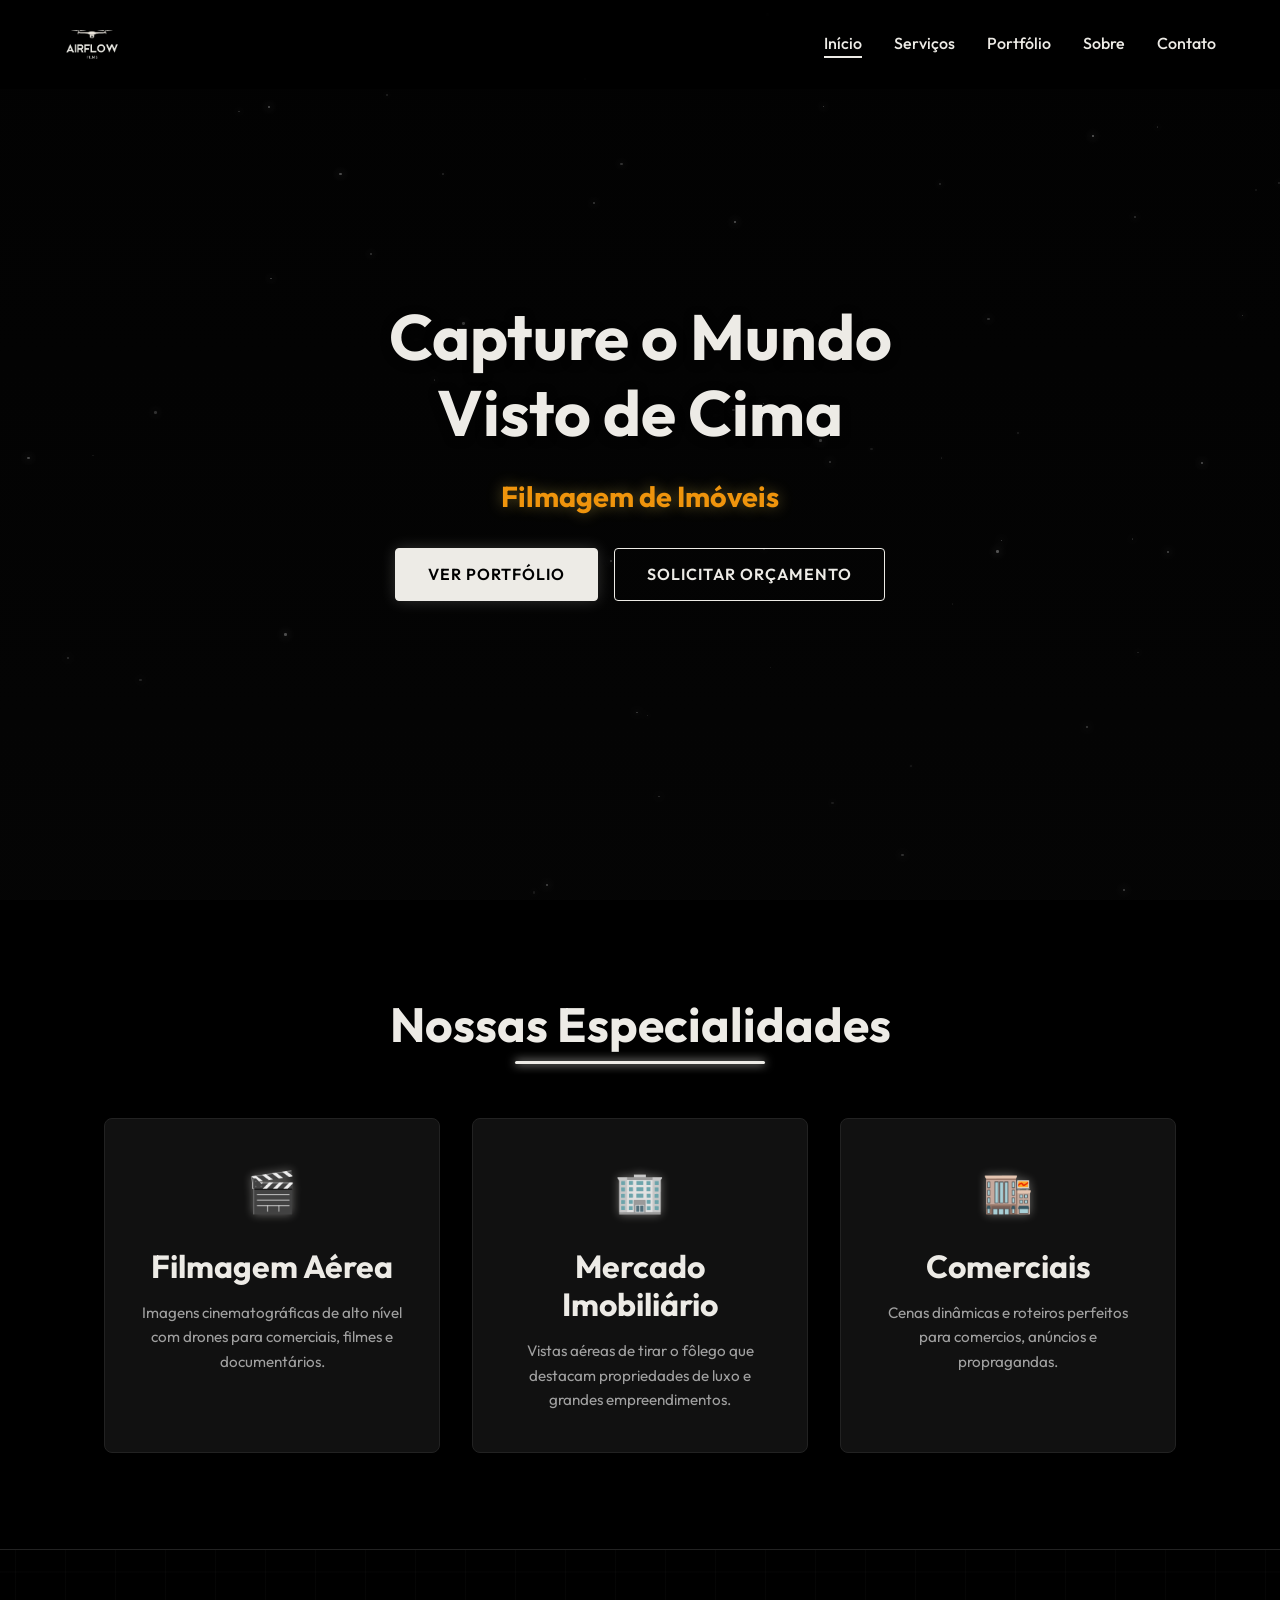
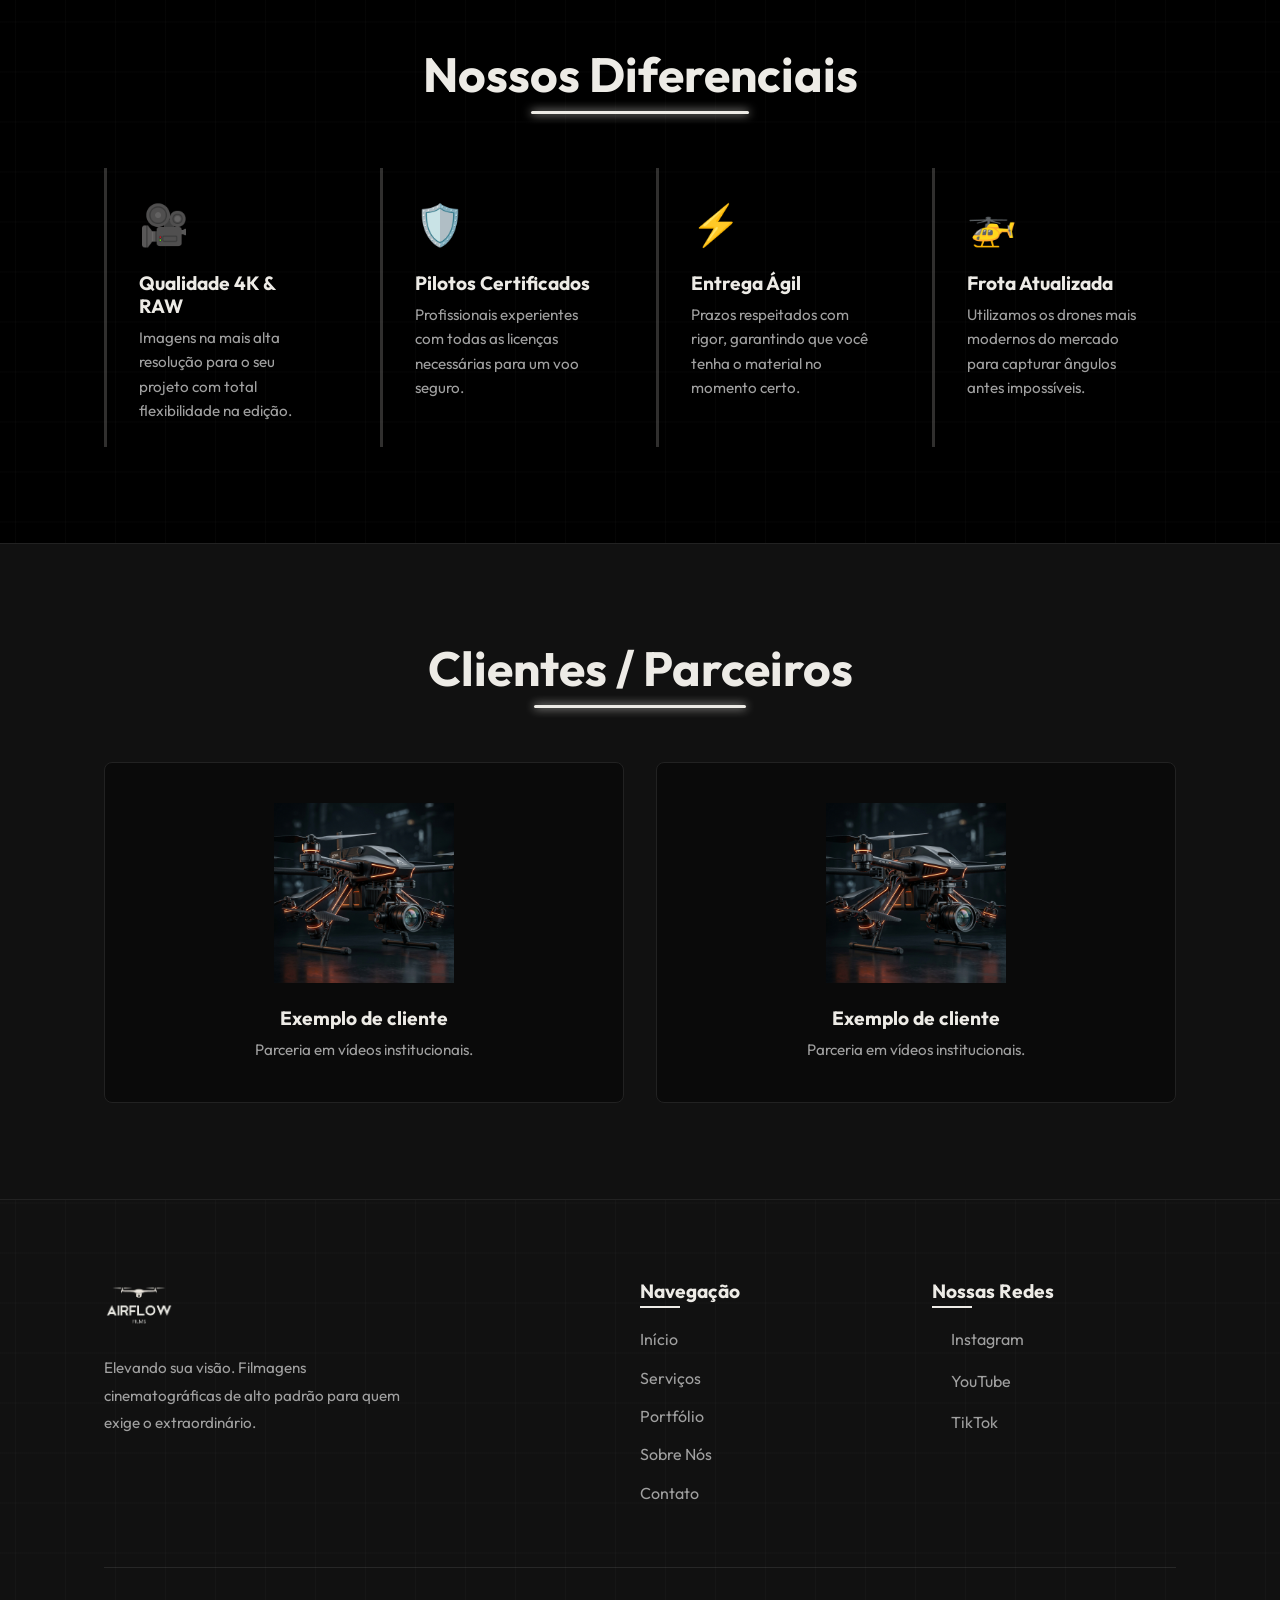
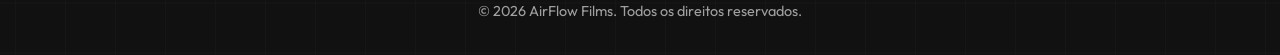
==== index.html @ 355342e1 "feat: redesign site-wide footer with navigation and social links and add grid background styling to " ====
<!DOCTYPE html>
<html lang="pt-BR">

<head>
    <meta charset="UTF-8">
    <meta name="viewport" content="width=device-width, initial-scale=1.0">
    <title>AirFlow Films | Drone Cinematography</title>
    <meta name="description"
        content="AirFlow Films oferece filmagens aéreas com drones premium e serviços cinematográficos. Capture o mundo por cima com a nossa abordagem exclusiva.">
    <!-- Google Fonts -->
    <link rel="preconnect" href="https://fonts.googleapis.com">
    <link rel="preconnect" href="https://fonts.gstatic.com" crossorigin>
    <link href="https://fonts.googleapis.com/css2?family=Outfit:wght@300;400;500;600;700;800&display=swap"
        rel="stylesheet">
    <link rel="stylesheet" href="css/styles.css">
    <style>
        /* Homepage specific styles */
        .hero {
            height: 100vh;
            display: flex;
            align-items: center;
            justify-content: center;
            position: relative;
            overflow: hidden;
            text-align: center;
            z-index: 1;
        }

        .hero-bg-video {
            position: absolute;
            top: 0;
            left: 0;
            width: 100%;
            height: 100%;
            object-fit: cover;
            z-index: -2;
        }

        @keyframes kenburns {
            0% {
                transform: scale(1);
            }

            100% {
                transform: scale(1.1);
            }
        }

        .hero-overlay {
            position: absolute;
            top: 0;
            left: 0;
            width: 100%;
            height: 100%;
            background: linear-gradient(to bottom, rgba(10, 10, 10, 0.2), rgba(10, 10, 10, 0.45));
            z-index: -1;
        }

        .hero-content {
            max-width: 800px;
            padding: 0 5%;
        }

        .hero h1 {
            margin-bottom: 1.5rem;
            text-shadow: 0 2px 10px rgba(0, 0, 0, 0.5);
        }

        .hero p {
            font-size: 1.2rem;
            color: var(--color-text-muted);
            margin-bottom: 2rem;
            max-width: 600px;
            margin-left: auto;
            margin-right: auto;
        }

        .rotating-text-container {
            perspective: 1000px;
            display: flex;
            justify-content: center;
            align-items: center;
            height: 2.5rem;
            margin-bottom: 2rem;
            overflow: visible;
        }

        .rotating-text-inner {
            display: inline-block;
            font-size: 1.8rem;
            font-weight: 700;
            color: #ef940c;
            /* Eye-catching gold */
            text-shadow: 0 0 15px rgba(250, 219, 95, 0.4);
            transform-style: preserve-3d;
            transform-origin: center center;
            animation-duration: 0.6s;
            animation-fill-mode: both;
            animation-timing-function: cubic-bezier(0.4, 0, 0.2, 1);
        }

        @keyframes rotateCubeIn {
            0% {
                transform: rotateX(90deg) translateZ(15px);
                opacity: 0;
            }

            100% {
                transform: rotateX(0deg) translateZ(0);
                opacity: 1;
            }
        }

        @keyframes rotateCubeOut {
            0% {
                transform: rotateX(0deg) translateZ(0);
                opacity: 1;
            }

            100% {
                transform: rotateX(-90deg) translateZ(15px);
                opacity: 0;
            }
        }

        .flip-in {
            animation-name: rotateCubeIn;
        }

        .flip-out {
            animation-name: rotateCubeOut;
        }

        .hero-cta {
            display: flex;
            gap: 1rem;
            justify-content: center;
        }

        /* Overview Section */
        .overview {
            background-color: transparent;
            padding: 6rem 0;
        }

        .section-header {
            text-align: center;
            margin-bottom: 4rem;
        }

        .section-header h2 {
            display: inline-block;
            position: relative;
        }

        .section-header h2::after {
            content: '';
            position: absolute;
            width: 50%;
            height: 3px;
            background-color: var(--color-accent);
            bottom: -10px;
            left: 25%;
            border-radius: 2px;
            box-shadow: 0 0 10px var(--color-accent);
        }

        .services-grid {
            display: grid;
            grid-template-columns: repeat(auto-fit, minmax(280px, 1fr));
            gap: 2rem;
        }

        .service-card {
            background-color: var(--color-bg-secondary);
            border: 1px solid var(--color-border);
            padding: 2.5rem 2rem;
            border-radius: 8px;
            text-align: center;
            transition: all var(--transition-normal);
            position: relative;
            overflow: hidden;
        }

        .service-card::before {
            content: '';
            position: absolute;
            top: 0;
            left: 0;
            width: 100%;
            height: 100%;
            background: radial-gradient(circle at center, rgba(237, 235, 230, 0.1) 0%, transparent 70%);
            opacity: 0;
            transition: opacity var(--transition-normal);
        }

        .service-card:hover {
            transform: translateY(-10px);
            border-color: rgba(237, 235, 230, 0.3);
            box-shadow: 0 10px 30px rgba(0, 0, 0, 0.5);
        }

        .service-card:hover::before {
            opacity: 1;
        }

        .service-icon {
            font-size: 2.5rem;
            color: var(--color-accent);
            margin-bottom: 1.5rem;
            text-shadow: 0 0 10px rgba(237, 235, 230, 0.4);
        }

        .service-card h3 {
            margin-bottom: 1rem;
        }

        .service-card p {
            color: var(--color-text-muted);
            font-size: 0.95rem;
        }
    </style>
</head>

<body>

    <nav class="navbar">
        <a href="index.html" class="logo-img-link"><img src="assets/images/Logo_AirFlow.jpg" alt="AirFlow Films Logo"
                class="logo-img"></a>
        <ul class="nav-links">
            <li><a href="index.html">Início</a></li>
            <li><a href="services.html">Serviços</a></li>
            <li><a href="portfolio.html">Portfólio</a></li>
            <li><a href="about.html">Sobre</a></li>
            <li><a href="contact.html">Contato</a></li>
        </ul>
        <div class="hamburger">
            <div class="line1"></div>
            <div class="line2"></div>
            <div class="line3"></div>
        </div>
    </nav>

    <header class="hero">
        <video class="hero-bg-video" autoplay loop muted playsinline>
            <source src="assets/VIdeos/Video_Index.MP4" type="video/mp4">
        </video>
        <div class="hero-overlay"></div>
        <div class="hero-content fade-in">
            <h1>Capture o Mundo <br> Visto de Cima</h1>
            <div class="rotating-text-container">
                <span id="hero-rotating-text" class="rotating-text-inner flip-in">Filmagem de Imóveis</span>
            </div>
            <div class="hero-cta">
                <a href="portfolio.html" class="btn btn-primary">Ver Portfólio</a>
                <a href="contact.html" class="btn btn-outline">Solicitar Orçamento</a>
            </div>
        </div>
    </header>

    <section class="overview">
        <div class="container">
            <div class="section-header fade-in">
                <h2>Nossas Especialidades</h2>
            </div>
            <div class="services-grid">
                <div class="service-card fade-in">
                    <div class="service-icon">🎬</div>
                    <h3>Filmagem Aérea</h3>
                    <p>Imagens cinematográficas de alto nível com drones para comerciais, filmes e documentários.</p>
                </div>
                <div class="service-card fade-in" style="transition-delay: 0.1s;">
                    <div class="service-icon">🏢</div>
                    <h3>Mercado Imobiliário</h3>
                    <p>Vistas aéreas de tirar o fôlego que destacam propriedades de luxo e grandes empreendimentos.</p>
                </div>
                <div class="service-card fade-in" style="transition-delay: 0.2s;">
                    <div class="service-icon">🏬</div>
                    <h3>Comerciais</h3>
                    <p>Cenas dinâmicas e roteiros perfeitos para comercios, anúncios e propragandas.</p>
                </div>
            </div>
        </div>
    </section>

    <section class="differentials">
        <div class="container">
            <div class="section-header fade-in">
                <h2>Nossos Diferenciais</h2>
            </div>
            <div class="differentials-grid">
                <div class="diff-card fade-in">
                    <div class="diff-icon">🎥</div>
                    <h3>Qualidade 4K & RAW</h3>
                    <p>Imagens na mais alta resolução para o seu projeto com total flexibilidade na edição.</p>
                </div>
                <div class="diff-card fade-in" style="transition-delay: 0.1s;">
                    <div class="diff-icon">🛡️</div>
                    <h3>Pilotos Certificados</h3>
                    <p>Profissionais experientes com todas as licenças necessárias para um voo seguro.</p>
                </div>
                <div class="diff-card fade-in" style="transition-delay: 0.2s;">
                    <div class="diff-icon">⚡</div>
                    <h3>Entrega Ágil</h3>
                    <p>Prazos respeitados com rigor, garantindo que você tenha o material no momento certo.</p>
                </div>
                <div class="diff-card fade-in" style="transition-delay: 0.3s;">
                    <div class="diff-icon">🚁</div>
                    <h3>Frota Atualizada</h3>
                    <p>Utilizamos os drones mais modernos do mercado para capturar ângulos antes impossíveis.</p>
                </div>
            </div>
        </div>
    </section>

    <section class="clients-partners">
        <div class="container">
            <div class="section-header fade-in">
                <h2>Clientes / Parceiros</h2>
            </div>
            <div class="clients-grid">
                <div class="client-card fade-in">
                    <img src="assets/images/about_drone.png" alt="Logo Exemplo de cliente" class="client-img">
                    <h4>Exemplo de cliente</h4>
                    <p>Parceria em vídeos institucionais.</p>
                </div>
                <div class="client-card fade-in">
                    <img src="assets/images/about_drone.png" alt="Logo Exemplo de cliente" class="client-img">
                    <h4>Exemplo de cliente</h4>
                    <p>Parceria em vídeos institucionais.</p>
                </div>
            </div>
        </div>
    </section>

    <footer class="main-footer">
        <div class="container">
            <div class="footer-grid">
                <div class="footer-about">
                    <a href="index.html" class="logo-img-link">
                        <img src="assets/images/Logo_AirFlow.jpg" alt="AirFlow Films Logo" class="logo-img">
                    </a>
                    <p>Elevando sua visão. Filmagens cinematográficas de alto padrão para quem exige o extraordinário.</p>
                </div>
                <div class="footer-links">
                    <h4>Navegação</h4>
                    <ul>
                        <li><a href="index.html">Início</a></li>
                        <li><a href="services.html">Serviços</a></li>
                        <li><a href="portfolio.html">Portfólio</a></li>
                        <li><a href="about.html">Sobre Nós</a></li>
                        <li><a href="contact.html">Contato</a></li>
                    </ul>
                </div>
                <div class="footer-social">
                    <h4>Nossas Redes</h4>
                    <div class="social-icons">
                        <a href="https://www.instagram.com/airflowfilms?igsh=MTQ2YXR0M2JzcWpoZg%3D%3D&utm_source=qr" target="_blank" class="social-btn">Instagram</a>
                        <a href="https://www.youtube.com/@AirflowFilms" target="_blank" class="social-btn">YouTube</a>
                        <a href="https://www.tiktok.com/@airflowfilms" target="_blank" class="social-btn">TikTok</a>
                    </div>
                </div>
            </div>
            <div class="footer-bottom">
                <p>&copy; 2026 AirFlow Films. Todos os direitos reservados.</p>
            </div>
        </div>
    </footer>

    <script src="js/main.js"></script>
</body>

</html>
---- css/styles.css ----
:root {
  --color-bg: #000000;
  --color-bg-secondary: #111111;
  --color-accent: #EDEBE6;
  --color-accent-hover: #ffffff;
  --color-text: #EDEBE6;
  --color-text-muted: #a0a0a0;
  --color-border: #222222;

  --font-primary: 'Outfit', sans-serif;

  --transition-fast: 0.2s ease;
  --transition-normal: 0.4s ease;
  --transition-slow: 0.8s cubic-bezier(0.25, 0.46, 0.45, 0.94);
}

* {
  margin: 0;
  padding: 0;
  box-sizing: border-box;
}

body {
  font-family: var(--font-primary);
  background-color: var(--color-bg);
  color: var(--color-text);
  line-height: 1.6;
  overflow-x: hidden;
}

a {
  color: inherit;
  text-decoration: none;
  transition: color var(--transition-fast);
}

ul {
  list-style: none;
}

h1,
h2,
h3,
h4,
h5,
h6 {
  font-weight: 700;
  line-height: 1.2;
}

h1 {
  font-size: clamp(2.5rem, 5vw, 4.5rem);
}

h2 {
  font-size: clamp(2rem, 4vw, 3rem);
}

h3 {
  font-size: clamp(1.5rem, 3vw, 2rem);
}

/* --- Buttons --- */
.btn {
  display: inline-block;
  padding: 0.8rem 2rem;
  font-weight: 600;
  font-size: 1rem;
  border-radius: 4px;
  cursor: pointer;
  transition: all var(--transition-normal);
  text-transform: uppercase;
  letter-spacing: 1px;
}

.btn-primary {
  background-color: var(--color-accent);
  color: #000000;
  border: 1px solid var(--color-accent);
  box-shadow: 0 0 15px rgba(237, 235, 230, 0.2);
}

.btn-primary:hover {
  background-color: var(--color-accent-hover);
  border-color: var(--color-accent-hover);
  box-shadow: 0 0 25px rgba(237, 235, 230, 0.4);
  transform: translateY(-2px);
}

.btn-outline {
  background-color: transparent;
  color: var(--color-text);
  border: 1px solid var(--color-text);
}

.btn-outline:hover {
  background-color: rgba(255, 255, 255, 0.1);
  transform: translateY(-2px);
}

/* --- Navigation --- */
.navbar {
  position: fixed;
  top: 0;
  width: 100%;
  padding: 1.5rem 5%;
  display: flex;
  justify-content: space-between;
  align-items: center;
  z-index: 1000;
  transition: all var(--transition-normal);
  background: rgba(0, 0, 0, 0.8);
  backdrop-filter: blur(10px);
  border-bottom: 1px solid transparent;
}

.navbar.scrolled {
  padding: 1rem 5%;
  border-bottom: 1px solid var(--color-border);
}

.logo {
  font-size: 1.5rem;
  font-weight: 800;
  letter-spacing: 2px;
  text-transform: uppercase;
  color: var(--color-text);
}

.logo span {
  color: var(--color-accent);
}

.logo-img-link {
  display: flex;
  align-items: center;
}

.logo-img {
  height: 40px;
  width: auto;
  display: block;
}

.nav-links {
  display: flex;
  gap: 2rem;
}

.nav-links li a {
  font-weight: 500;
  position: relative;
  padding-bottom: 5px;
}

.nav-links li a::after {
  content: '';
  position: absolute;
  bottom: 0;
  left: 0;
  width: 0;
  height: 2px;
  background-color: var(--color-accent);
  transition: width var(--transition-fast);
}

.nav-links li a:hover::after,
.nav-links li a.active::after {
  width: 100%;
}

.hamburger {
  display: none;
  cursor: pointer;
  flex-direction: column;
  gap: 5px;
}

.hamburger div {
  width: 25px;
  height: 2px;
  background-color: var(--color-text);
  transition: all var(--transition-fast);
}

/* --- Container --- */
.container {
  max-width: 1200px;
  margin: 0 auto;
  padding: 0 5%;
  position: relative;
  z-index: 1;
}

section {
  padding: 5rem 0;
}

/* --- Differentials Section --- */
.differentials {
  background-color: var(--color-bg);
  background-image: 
    linear-gradient(rgba(237, 235, 230, 0.025) 1px, transparent 1px),
    linear-gradient(90deg, rgba(237, 235, 230, 0.025) 1px, transparent 1px);
  background-size: 50px 50px;
  background-position: center center;
  padding: 6rem 0;
  border-top: 1px solid var(--color-border);
}

.differentials-grid {
  display: grid;
  grid-template-columns: repeat(auto-fit, minmax(220px, 1fr));
  gap: 2rem;
}

.diff-card {
  background: transparent;
  border-left: 3px solid var(--color-accent);
  padding: 1.5rem 2rem;
  transition: all var(--transition-normal);
}

.diff-card:hover {
  background: rgba(237, 235, 230, 0.03);
  transform: translateX(10px);
}

.diff-icon {
  font-size: 2.5rem;
  margin-bottom: 1rem;
}

.diff-card h3 {
  font-size: 1.2rem;
  margin-bottom: 0.5rem;
  color: var(--color-text);
}

.diff-card p {
  color: var(--color-text-muted);
  font-size: 0.95rem;
}

/* --- Differentials Section --- */
.differentials {
  background-color: var(--color-bg);
  background-image: 
    linear-gradient(rgba(237, 235, 230, 0.025) 1px, transparent 1px),
    linear-gradient(90deg, rgba(237, 235, 230, 0.025) 1px, transparent 1px);
  background-size: 50px 50px;
  background-position: center center;
  padding: 6rem 0;
  border-top: 1px solid var(--color-border);
}

.differentials-grid {
  display: grid;
  grid-template-columns: repeat(auto-fit, minmax(220px, 1fr));
  gap: 2rem;
}

.diff-card {
  background: transparent;
  border-left: 3px solid rgba(237, 235, 230, 0.2);
  padding: 1.5rem 2rem;
  transition: all 0.6s cubic-bezier(0.25, 1, 0.5, 1);
  opacity: 0.3;
  transform: scale(0.95) translateY(20px);
}

.diff-card.highlight-active,
.diff-card:hover {
  background: rgba(237, 235, 230, 0.05);
  transform: scale(1) translateY(0) translateX(10px);
  opacity: 1;
  border-left-color: var(--color-accent);
  box-shadow: -10px 10px 30px rgba(0, 0, 0, 0.3);
}

.diff-icon {
  font-size: 2.5rem;
  margin-bottom: 1rem;
}

.diff-card h3 {
  font-size: 1.2rem;
  margin-bottom: 0.5rem;
  color: var(--color-text);
}

.diff-card p {
  color: var(--color-text-muted);
  font-size: 0.95rem;
}

/* --- Clients & Partners Section --- */
.clients-partners {
  background-color: var(--color-bg-secondary);
  padding: 6rem 0;
  border-top: 1px solid var(--color-border);
}

.clients-grid {
  display: grid;
  grid-template-columns: repeat(auto-fit, minmax(250px, 1fr));
  gap: 2rem;
  justify-items: center;
}

.client-card {
  background-color: rgba(0, 0, 0, 0.4);
  border: 1px solid var(--color-border);
  padding: 2.5rem 2rem;
  border-radius: 8px;
  text-align: center;
  width: 100%;
  transition: all var(--transition-normal);
  display: flex;
  flex-direction: column;
  align-items: center;
  position: relative;
  overflow: hidden;
}

.client-card::before {
  content: '';
  position: absolute;
  top: 0;
  left: 0;
  width: 100%;
  height: 100%;
  background: radial-gradient(circle at center, rgba(237, 235, 230, 0.1) 0%, transparent 70%);
  opacity: 0;
  transition: opacity var(--transition-normal);
}

.client-card:hover {
  transform: translateY(-10px);
  border-color: rgba(237, 235, 230, 0.3);
  box-shadow: 0 10px 30px rgba(0, 0, 0, 0.5);
}

.client-card:hover::before {
  opacity: 1;
}

.client-img {
  width: 100%;
  max-width: 300px;
  max-height: 180px;
  object-fit: contain;
  margin-bottom: 1.5rem;
  transition: all var(--transition-normal);
}

.client-card h4 {
  font-size: 1.2rem;
  color: var(--color-text);
  margin-bottom: 0.5rem;
}

.client-card p {
  font-size: 0.95rem;
  color: var(--color-text-muted);
}

/* --- Animations --- */
.fade-in {
  opacity: 0;
  transform: translateY(30px);
  transition: opacity var(--transition-normal), transform var(--transition-normal);
}

.fade-in.visible {
  opacity: 1;
  transform: translateY(0);
}

/* --- Responsive --- */
@media (max-width: 768px) {
  .nav-links {
    position: absolute;
    top: 100%;
    right: 0;
    width: 200px;
    background-color: rgba(0, 0, 0, 0.95);
    flex-direction: column;
    padding: 2rem;
    gap: 1.5rem;
    border-left: 1px solid var(--color-border);
    border-bottom: 1px solid var(--color-border);
    transform: translateX(100%);
    transition: transform var(--transition-normal);
  }

  .nav-links.nav-active {
    transform: translateX(0);
  }

  .hamburger {
    display: flex;
  }

  .toggle .line1 {
    transform: rotate(-45deg) translate(-5px, 5px);
  }

  .toggle .line2 {
    opacity: 0;
  }

  .toggle .line3 {
    transform: rotate(45deg) translate(-5px, -5px);
  }
}

/* --- Enhanced Footer --- */
.main-footer {
  background-color: var(--color-bg-secondary);
  padding: 5rem 0 2rem;
  border-top: 1px solid var(--color-border);
  position: relative;
  z-index: 10;
  background-image: 
    linear-gradient(rgba(237, 235, 230, 0.025) 1px, transparent 1px),
    linear-gradient(90deg, rgba(237, 235, 230, 0.025) 1px, transparent 1px);
  background-size: 50px 50px;
  background-position: center center;
}

.footer-grid {
  display: grid;
  grid-template-columns: 2fr 1fr 1fr;
  gap: 3rem;
  margin-bottom: 3rem;
}

.footer-about .logo-img {
  height: 50px;
  margin-bottom: 1.5rem;
}

.footer-about p {
  color: var(--color-text-muted);
  max-width: 300px;
  font-size: 0.95rem;
  line-height: 1.8;
}

.footer-links h4, .footer-social h4 {
  font-size: 1.2rem;
  margin-bottom: 1.5rem;
  position: relative;
  display: inline-block;
  color: var(--color-text);
}

.footer-links h4::after, .footer-social h4::after {
  content: '';
  position: absolute;
  left: 0;
  bottom: -5px;
  width: 40px;
  height: 2px;
  background-color: var(--color-accent);
}

.footer-links ul li {
  margin-bottom: 0.8rem;
}

.footer-links ul li a {
  color: var(--color-text-muted);
  transition: color var(--transition-fast), padding-left var(--transition-fast);
}

.footer-links ul li a:hover {
  color: var(--color-accent);
  padding-left: 5px;
}

.social-icons {
  display: flex;
  flex-direction: column;
  gap: 1rem;
}

.social-btn {
  display: inline-flex;
  align-items: center;
  color: var(--color-text-muted);
  transition: all var(--transition-fast);
  font-size: 1rem;
}

.social-btn::before {
  content: '→';
  margin-right: 8px;
  color: var(--color-accent);
  opacity: 0;
  transform: translateX(-10px);
  transition: all var(--transition-fast);
}

.social-btn:hover {
  color: var(--color-accent);
  transform: translateX(5px);
}

.social-btn:hover::before {
  opacity: 1;
  transform: translateX(0);
}

.main-footer .footer-bottom {
  border-top: 1px solid rgba(237, 235, 230, 0.1);
  padding-top: 2rem;
  text-align: center;
  color: var(--color-text-muted);
  font-size: 0.9rem;
}

@media (max-width: 768px) {
  .footer-grid {
    grid-template-columns: 1fr;
    text-align: center;
  }
  
  .footer-about p {
    margin: 0 auto;
  }
  
  .footer-links h4::after, .footer-social h4::after {
    left: 50%;
    transform: translateX(-50%);
  }
  
  .social-icons {
    align-items: center;
  }
}

.gallery-item video {
  width: 100%;
  height: 100%;
  object-fit: cover;
}

/* Botão central */
.play-button {
  position: absolute;
  top: 50%;
  left: 50%;
  transform: translate(-50%, -50%);

  width: 70px;
  height: 70px;
  border-radius: 50%;

  background: rgba(0, 0, 0, 0.6);
  backdrop-filter: blur(5px);

  display: flex;
  align-items: center;
  justify-content: center;

  cursor: pointer;
  transition: all 0.3s ease;
}

/* Triângulo do play */
.play-button::before {
  content: '';
  border-style: solid;
  border-width: 10px 0 10px 16px;
  border-color: transparent transparent transparent white;
  margin-left: 3px;
}

/* Hover */
.gallery-item:hover .play-button {
  transform: translate(-50%, -50%) scale(1.1);
  background: rgba(0, 0, 0, 0.8);
}

.whatsapp-btn {
  position: relative;
  display: inline-flex;
  align-items: center;
  justify-content: center;
  gap: 0.7rem;

  padding: 0.95rem 2.2rem;
  border-radius: 999px;

  background: rgba(237, 235, 230, 0.08);
  color: var(--color-text);
  border: 1px solid rgba(237, 235, 230, 0.35);

  box-shadow:
    0 0 18px rgba(237, 235, 230, 0.12),
    inset 0 0 12px rgba(237, 235, 230, 0.04);

  backdrop-filter: blur(10px);
  overflow: hidden;
}

.whatsapp-btn::before {
  background: linear-gradient(120deg,
      transparent,
      rgba(37, 211, 102, 0.3),
      transparent);
}

.whatsapp-btn:hover::before {
  transform: translateX(100%);
}

.whatsapp-btn:hover {
  color: #ffffff;
  background: linear-gradient(135deg, #25D366, #1ebe5d);
  border-color: #25D366;

  transform: translateY(-3px);

  box-shadow:
    0 0 30px rgba(37, 211, 102, 0.6),
    0 10px 30px rgba(0, 0, 0, 0.35);
}

.whatsapp-icon {
  position: relative;
  z-index: 1;
  font-size: 1.15rem;
}

.whatsapp-btn span,
.whatsapp-btn {
  z-index: 1;
}

.whatsapp-btn {
  position: relative;
  overflow: hidden;
  z-index: 1;

  background: rgba(237, 235, 230, 0.08);
  color: #25D366;
  border: 1px solid #25D366;

  transition: color 0.3s ease, transform 0.3s ease, box-shadow 0.3s ease;
}

/* Gradiente "vivo" */
.whatsapp-btn::after {
  content: '';
  position: absolute;
  inset: 0;

  background: linear-gradient(120deg,
      #25D366 0%,
      #1ebe5d 40%,
      #25D366 70%,
      #0f9d58 100%);

  background-size: 200% 100%;
  background-position: left;

  opacity: 0;
  transition: opacity 0.3s ease, background-position 0.6s ease;

  z-index: -1;
}

/* Hover ativa o movimento */
.whatsapp-btn:hover::after {
  opacity: 1;
  background-position: right;
}

.whatsapp-btn:hover {
  color: #ffffff;
  border-color: #25D366;

  transform: translateY(-3px);

  box-shadow:
    0 0 35px rgba(37, 211, 102, 0.5),
    0 10px 30px rgba(0, 0, 0, 0.35);
}

/* --- Particles --- */
#particles-container {
  position: fixed;
  top: 0;
  left: 0;
  width: 100vw;
  height: 100vh;
  z-index: 0;
  pointer-events: none;
  overflow: hidden;
}

.particle {
  position: absolute;
  background-color: #ffffff;
  border-radius: 50%;
  box-shadow: 0 0 8px 2px rgba(255, 255, 255, 0.3);
}

@keyframes floatParticle {
  0%, 100% {
      transform: translate(0, 0);
  }
  33% {
      transform: translate(var(--tx), var(--ty));
  }
  66% {
      transform: translate(calc(var(--tx) * -0.5), calc(var(--ty) * 1.5));
  }
}
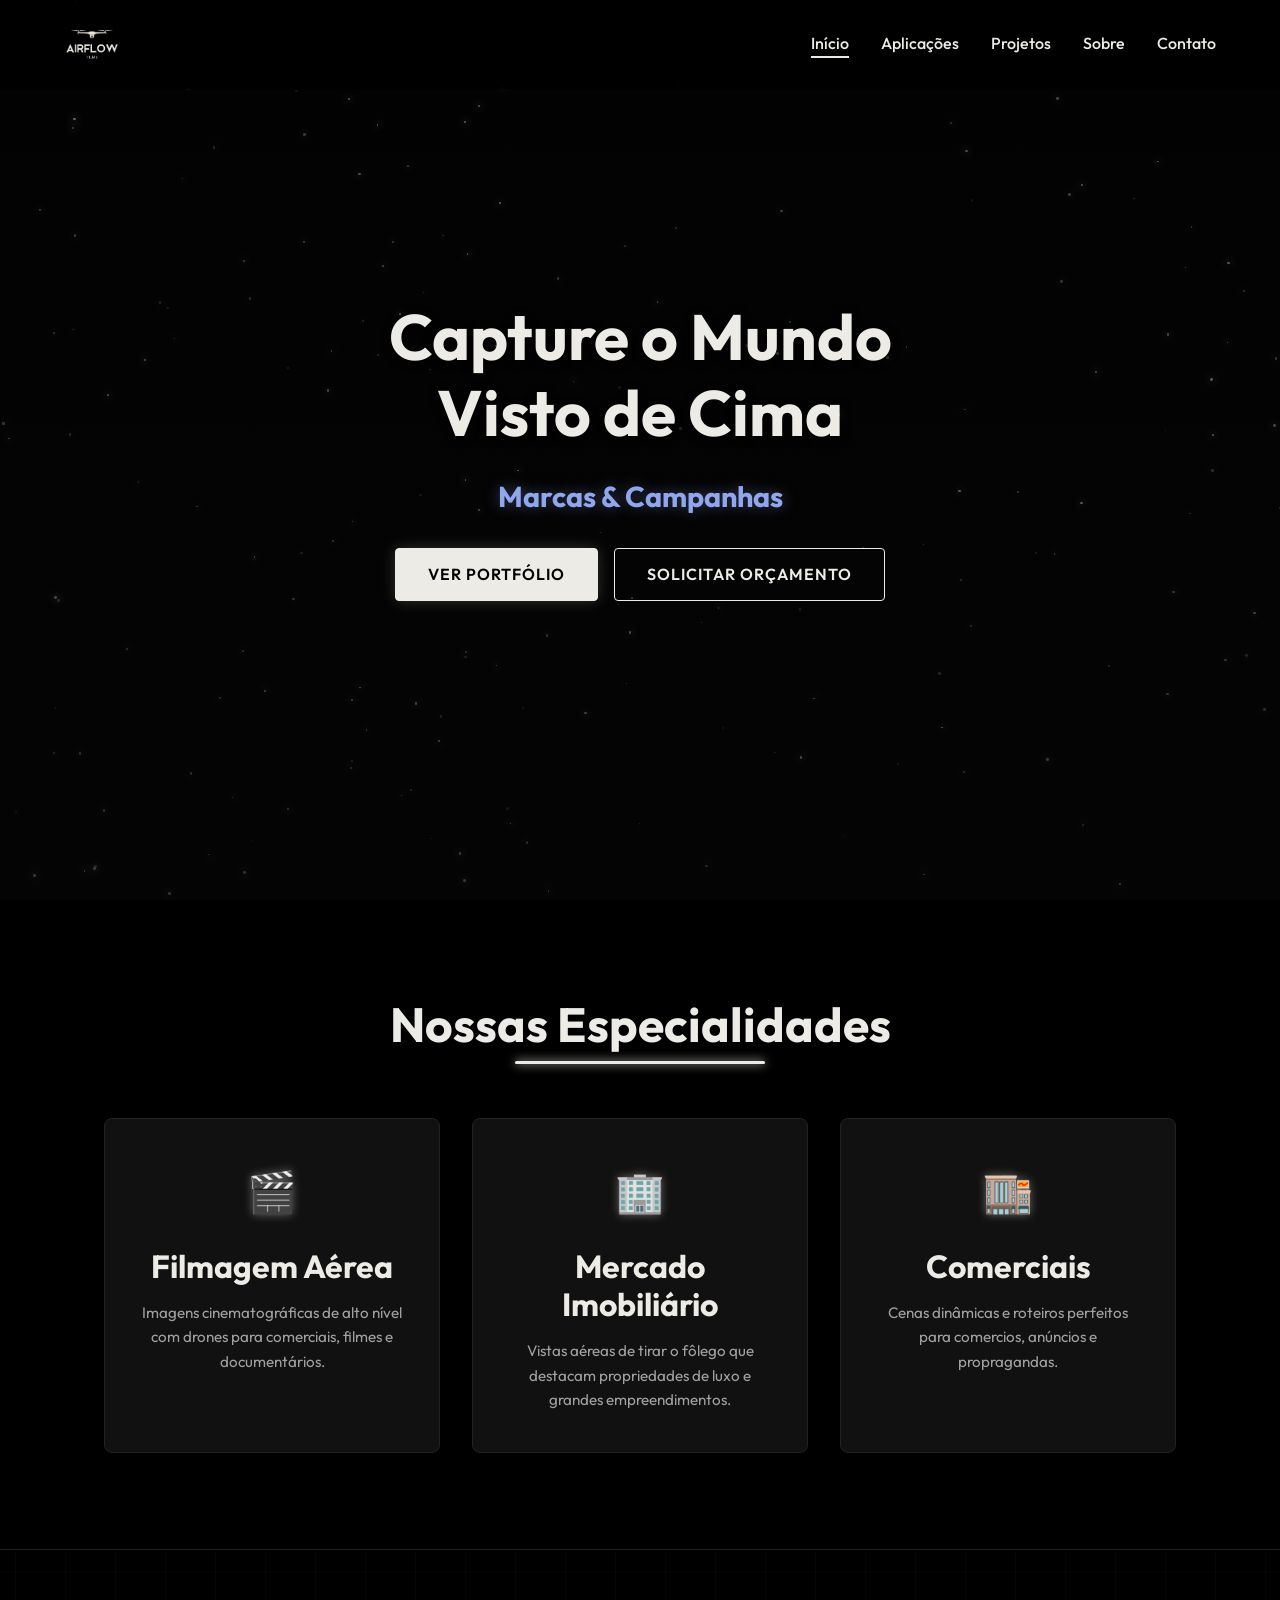
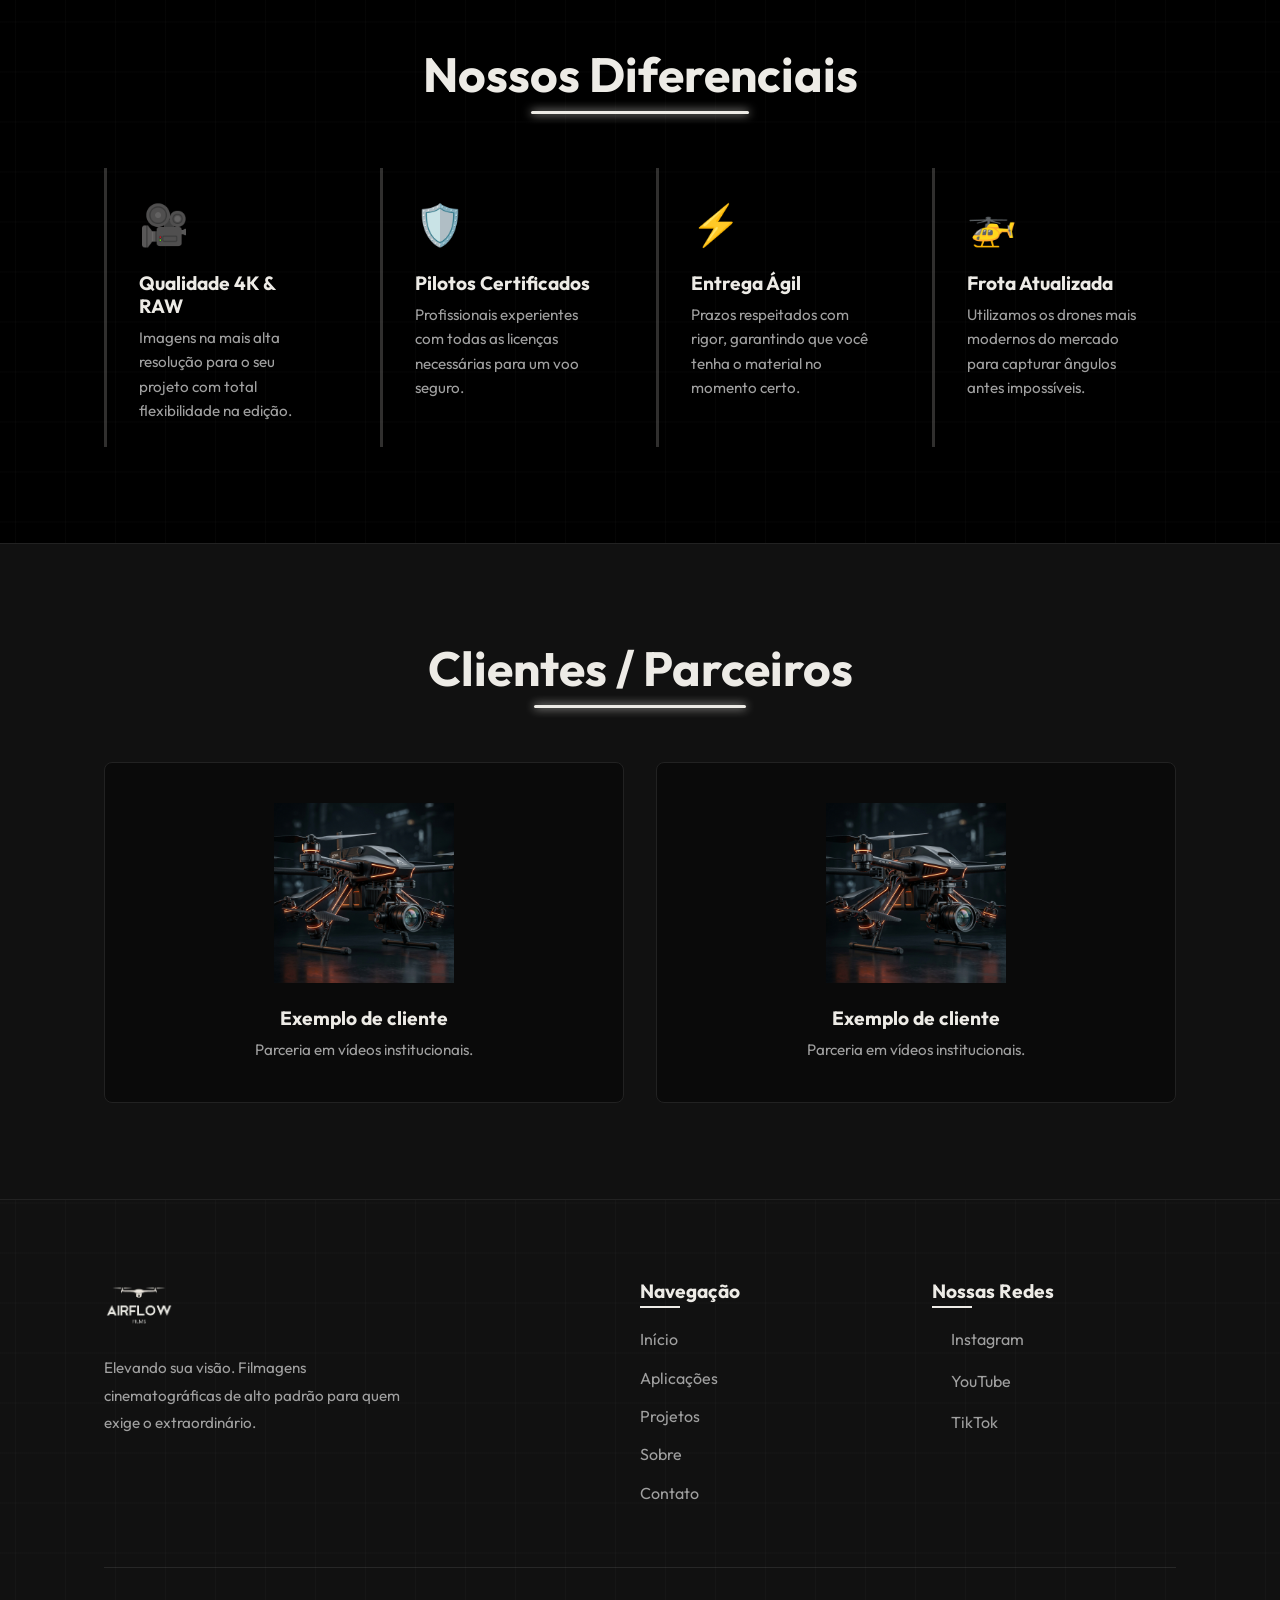
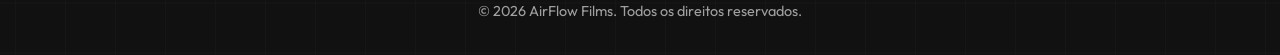
==== commit 448f7066: "chore: update navigation labels and refine footer formatting across site pages" ====
--- a/index.html
+++ b/index.html
@@ -89,46 +89,47 @@
             display: inline-block;
             font-size: 1.8rem;
             font-weight: 700;
-            color: #ef940c;
-            /* Eye-catching gold */
-            text-shadow: 0 0 15px rgba(250, 219, 95, 0.4);
-            transform-style: preserve-3d;
-            transform-origin: center center;
-            animation-duration: 0.6s;
+            color: #95acf5f6;
+            text-shadow: 0 0 15px rgba(149, 172, 245, 0.4);
+            animation-duration: 0.8s;
             animation-fill-mode: both;
-            animation-timing-function: cubic-bezier(0.4, 0, 0.2, 1);
-        }
-
-        @keyframes rotateCubeIn {
+            animation-timing-function: cubic-bezier(0.2, 0.8, 0.2, 1);
+        }
+
+        @keyframes textSlideIn {
             0% {
-                transform: rotateX(90deg) translateZ(15px);
+                transform: translateY(20px);
                 opacity: 0;
+                filter: blur(4px);
             }
 
             100% {
-                transform: rotateX(0deg) translateZ(0);
+                transform: translateY(0);
                 opacity: 1;
-            }
-        }
-
-        @keyframes rotateCubeOut {
+                filter: blur(0);
+            }
+        }
+
+        @keyframes textSlideOut {
             0% {
-                transform: rotateX(0deg) translateZ(0);
+                transform: translateY(0);
                 opacity: 1;
+                filter: blur(0);
             }
 
             100% {
-                transform: rotateX(-90deg) translateZ(15px);
+                transform: translateY(-20px);
                 opacity: 0;
-            }
-        }
-
-        .flip-in {
-            animation-name: rotateCubeIn;
-        }
-
-        .flip-out {
-            animation-name: rotateCubeOut;
+                filter: blur(4px);
+            }
+        }
+
+        .slide-in {
+            animation-name: textSlideIn;
+        }
+
+        .slide-out {
+            animation-name: textSlideOut;
         }
 
         .hero-cta {
@@ -229,8 +230,8 @@
                 class="logo-img"></a>
         <ul class="nav-links">
             <li><a href="index.html">Início</a></li>
-            <li><a href="services.html">Serviços</a></li>
-            <li><a href="portfolio.html">Portfólio</a></li>
+            <li><a href="services.html">Aplicações</a></li>
+            <li><a href="portfolio.html">Projetos</a></li>
             <li><a href="about.html">Sobre</a></li>
             <li><a href="contact.html">Contato</a></li>
         </ul>
@@ -249,7 +250,7 @@
         <div class="hero-content fade-in">
             <h1>Capture o Mundo <br> Visto de Cima</h1>
             <div class="rotating-text-container">
-                <span id="hero-rotating-text" class="rotating-text-inner flip-in">Filmagem de Imóveis</span>
+                <span id="hero-rotating-text" class="rotating-text-inner slide-in">Marcas & Campanhas</span>
             </div>
             <div class="hero-cta">
                 <a href="portfolio.html" class="btn btn-primary">Ver Portfólio</a>
@@ -340,22 +341,24 @@
                     <a href="index.html" class="logo-img-link">
                         <img src="assets/images/Logo_AirFlow.jpg" alt="AirFlow Films Logo" class="logo-img">
                     </a>
-                    <p>Elevando sua visão. Filmagens cinematográficas de alto padrão para quem exige o extraordinário.</p>
+                    <p>Elevando sua visão. Filmagens cinematográficas de alto padrão para quem exige o extraordinário.
+                    </p>
                 </div>
                 <div class="footer-links">
                     <h4>Navegação</h4>
                     <ul>
                         <li><a href="index.html">Início</a></li>
-                        <li><a href="services.html">Serviços</a></li>
-                        <li><a href="portfolio.html">Portfólio</a></li>
-                        <li><a href="about.html">Sobre Nós</a></li>
+                        <li><a href="services.html">Aplicações</a></li>
+                        <li><a href="portfolio.html">Projetos</a></li>
+                        <li><a href="about.html">Sobre</a></li>
                         <li><a href="contact.html">Contato</a></li>
                     </ul>
                 </div>
                 <div class="footer-social">
                     <h4>Nossas Redes</h4>
                     <div class="social-icons">
-                        <a href="https://www.instagram.com/airflowfilms?igsh=MTQ2YXR0M2JzcWpoZg%3D%3D&utm_source=qr" target="_blank" class="social-btn">Instagram</a>
+                        <a href="https://www.instagram.com/airflowfilms?igsh=MTQ2YXR0M2JzcWpoZg%3D%3D&utm_source=qr"
+                            target="_blank" class="social-btn">Instagram</a>
                         <a href="https://www.youtube.com/@AirflowFilms" target="_blank" class="social-btn">YouTube</a>
                         <a href="https://www.tiktok.com/@airflowfilms" target="_blank" class="social-btn">TikTok</a>
                     </div>
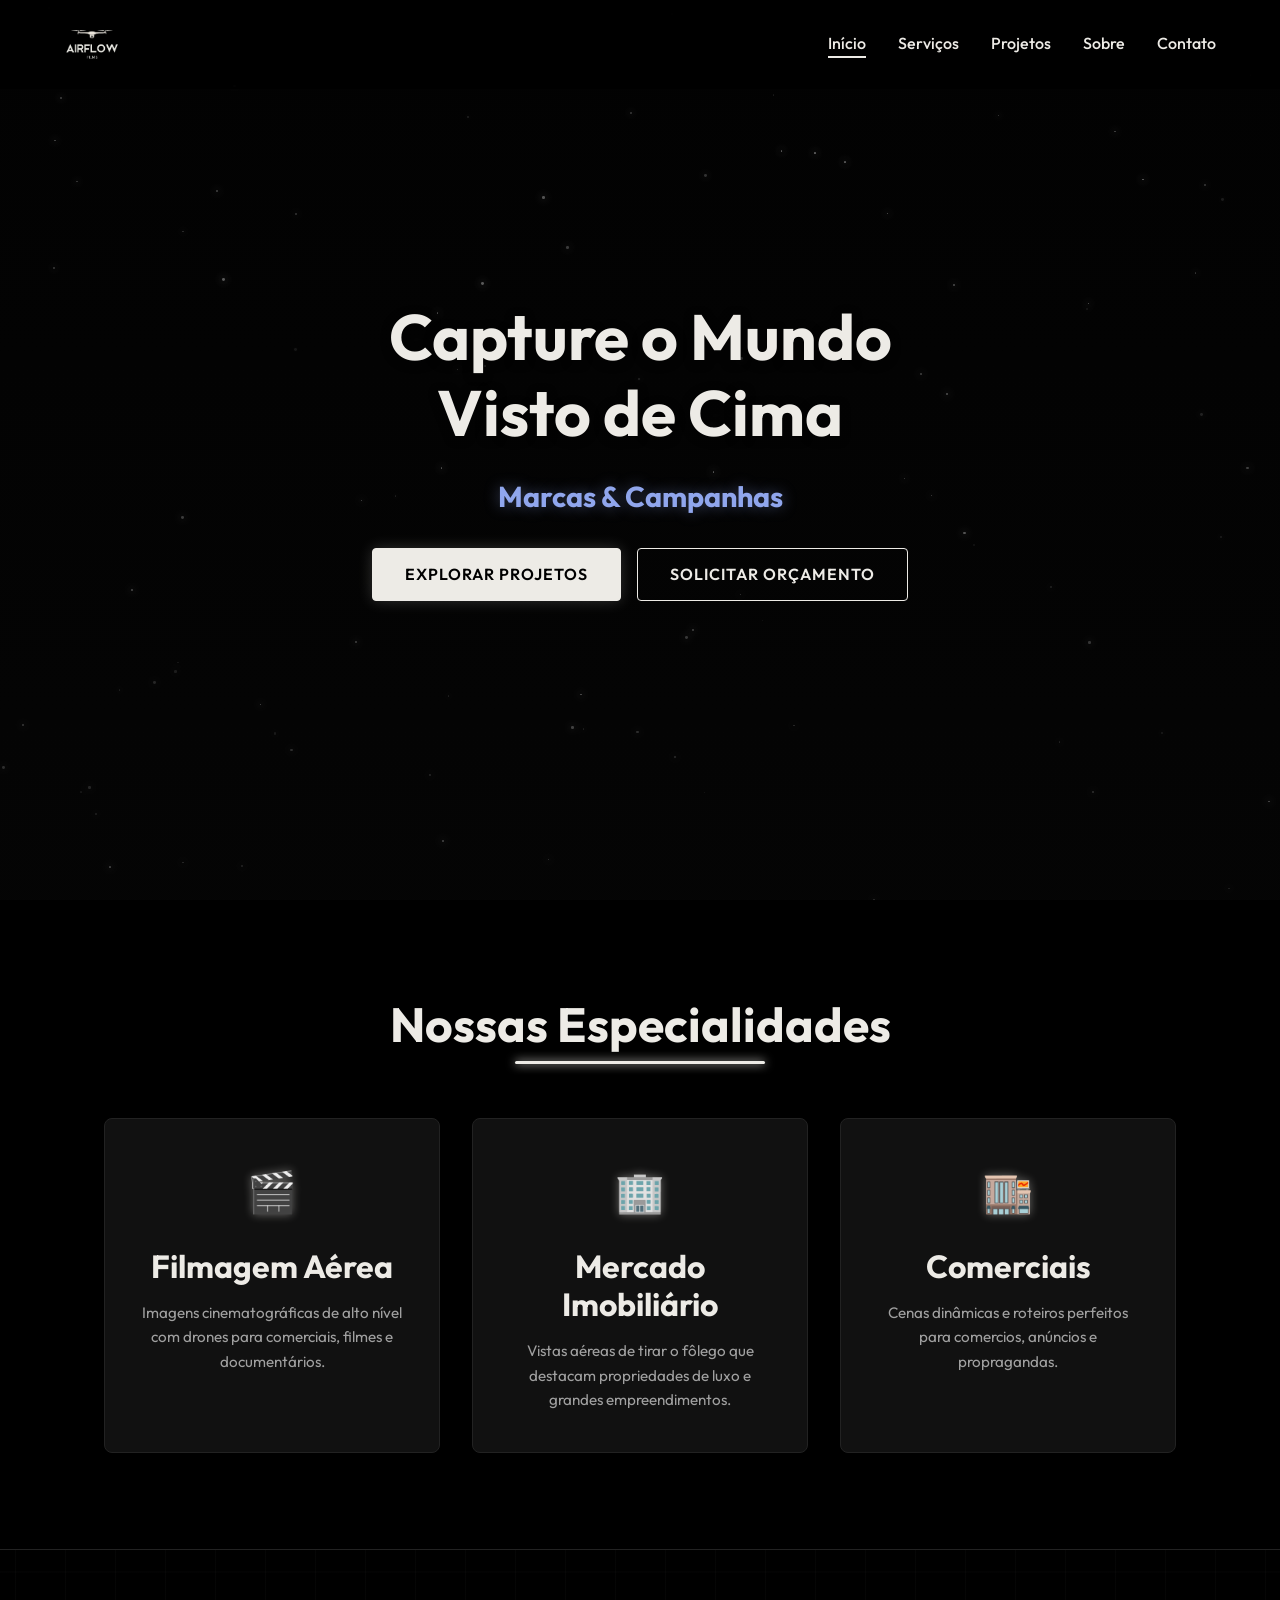
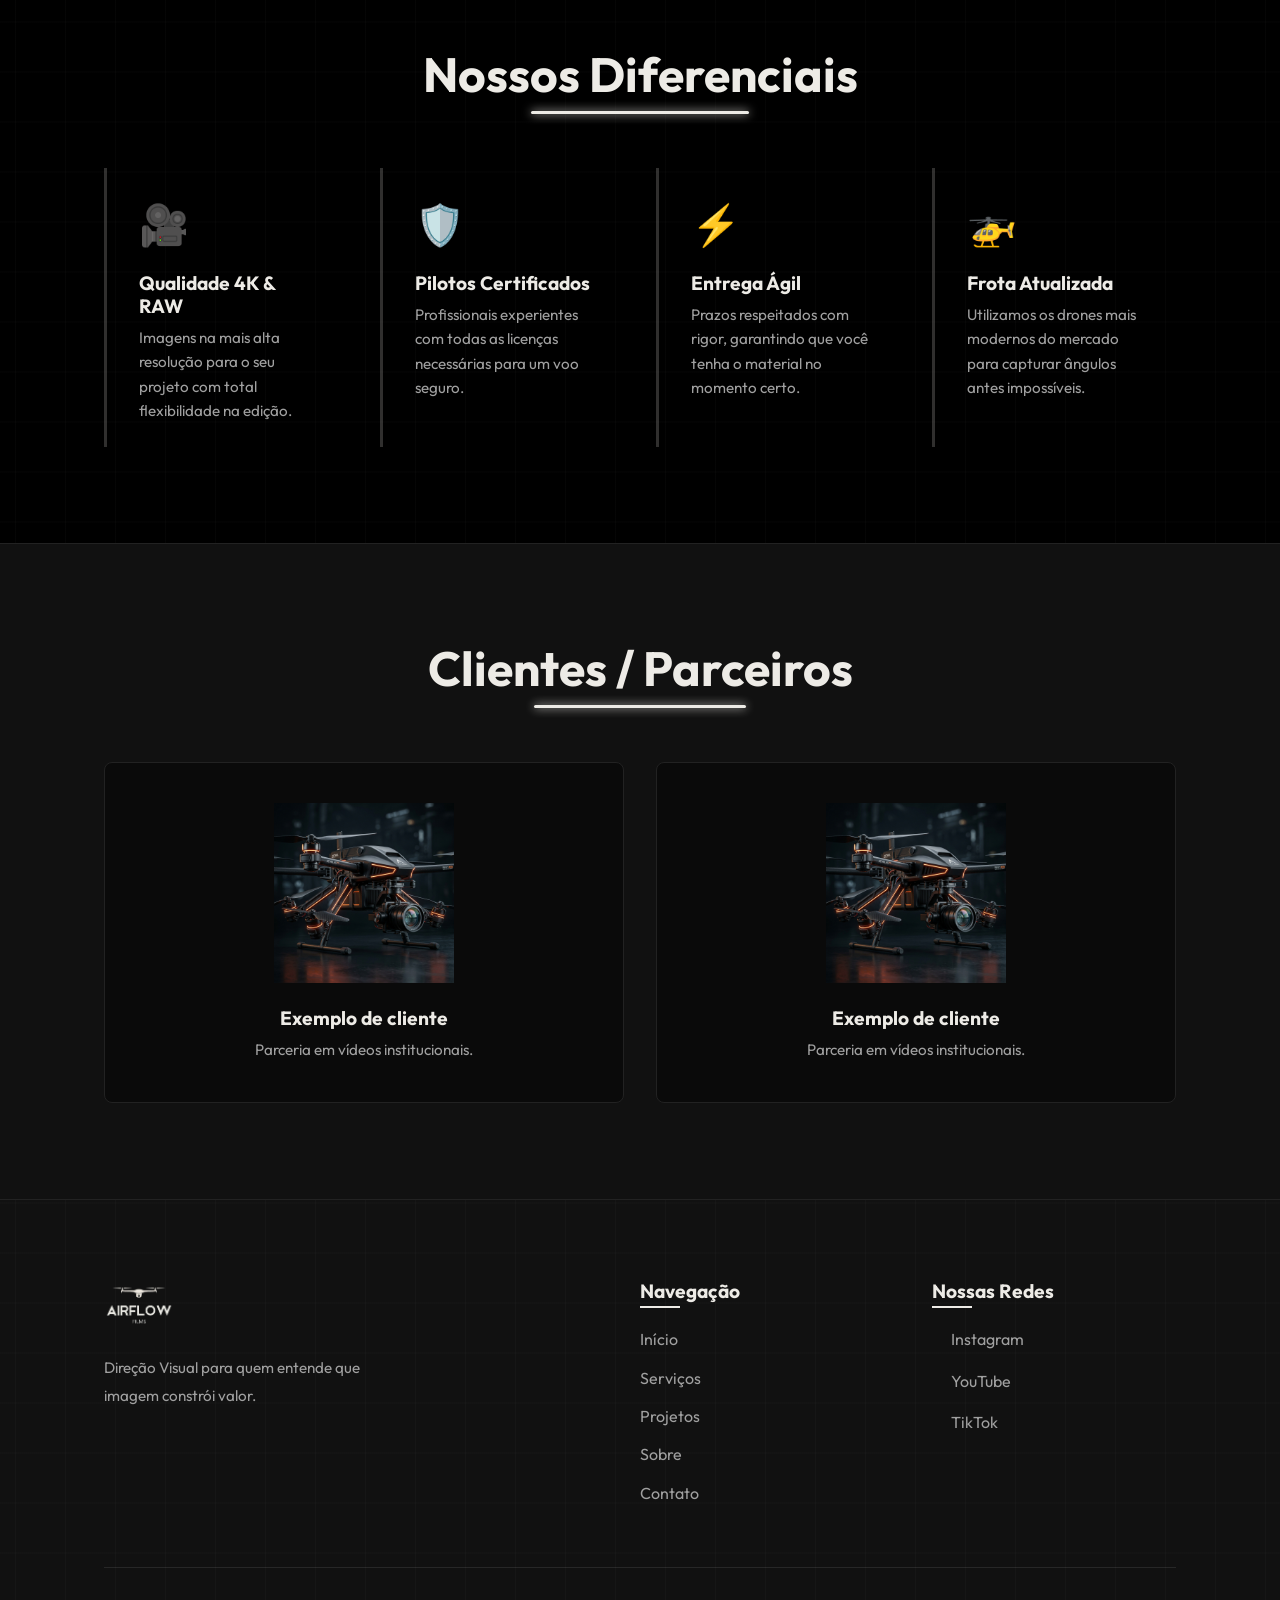
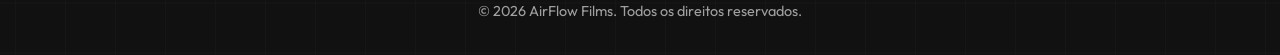
==== commit 0666af2b: "refactor: rename navigation labels, update site copy, and reduce particle count for performance" ====
--- a/index.html
+++ b/index.html
@@ -230,7 +230,7 @@
                 class="logo-img"></a>
         <ul class="nav-links">
             <li><a href="index.html">Início</a></li>
-            <li><a href="services.html">Aplicações</a></li>
+            <li><a href="services.html">Serviços</a></li>
             <li><a href="portfolio.html">Projetos</a></li>
             <li><a href="about.html">Sobre</a></li>
             <li><a href="contact.html">Contato</a></li>
@@ -253,7 +253,7 @@
                 <span id="hero-rotating-text" class="rotating-text-inner slide-in">Marcas & Campanhas</span>
             </div>
             <div class="hero-cta">
-                <a href="portfolio.html" class="btn btn-primary">Ver Portfólio</a>
+                <a href="portfolio.html" class="btn btn-primary">Explorar Projetos</a>
                 <a href="contact.html" class="btn btn-outline">Solicitar Orçamento</a>
             </div>
         </div>
@@ -341,14 +341,14 @@
                     <a href="index.html" class="logo-img-link">
                         <img src="assets/images/Logo_AirFlow.jpg" alt="AirFlow Films Logo" class="logo-img">
                     </a>
-                    <p>Elevando sua visão. Filmagens cinematográficas de alto padrão para quem exige o extraordinário.
+                    <p>Direção Visual para quem entende que imagem constrói valor.
                     </p>
                 </div>
                 <div class="footer-links">
                     <h4>Navegação</h4>
                     <ul>
                         <li><a href="index.html">Início</a></li>
-                        <li><a href="services.html">Aplicações</a></li>
+                        <li><a href="services.html">Serviços</a></li>
                         <li><a href="portfolio.html">Projetos</a></li>
                         <li><a href="about.html">Sobre</a></li>
                         <li><a href="contact.html">Contato</a></li>
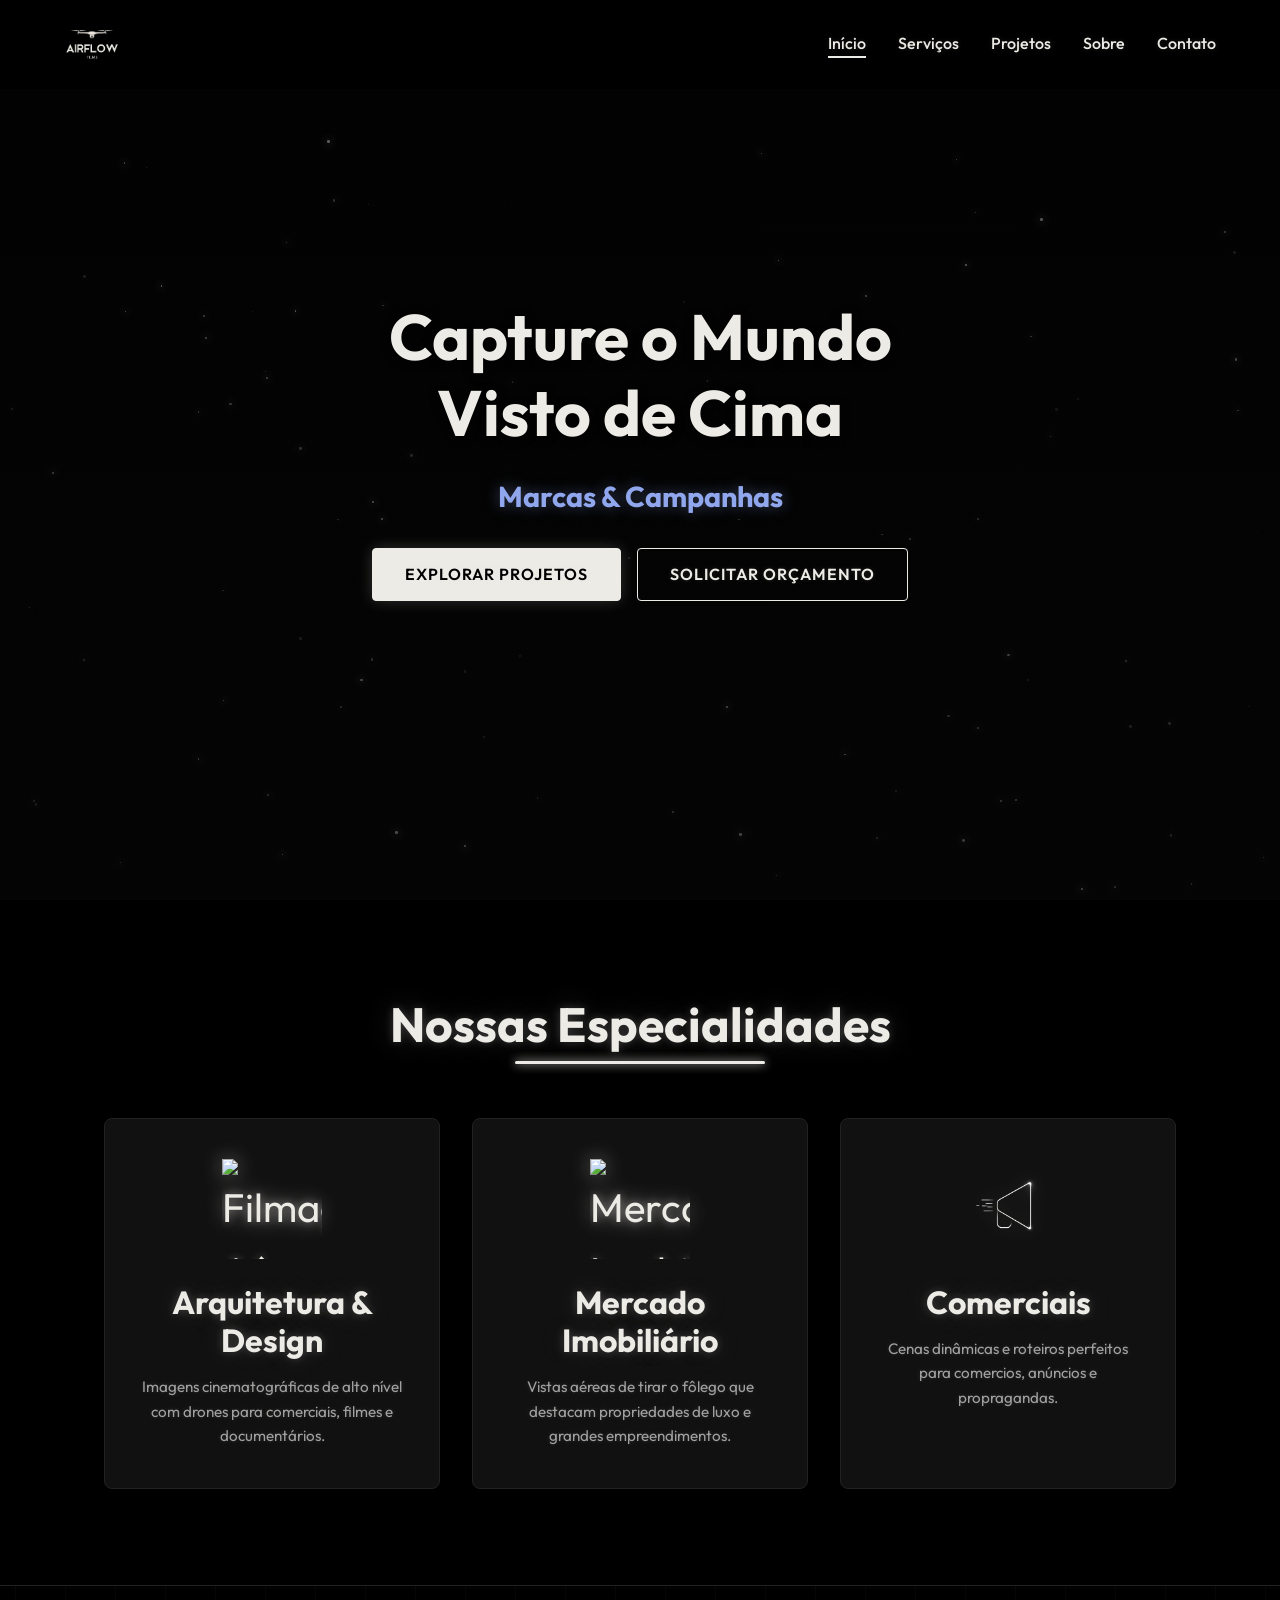
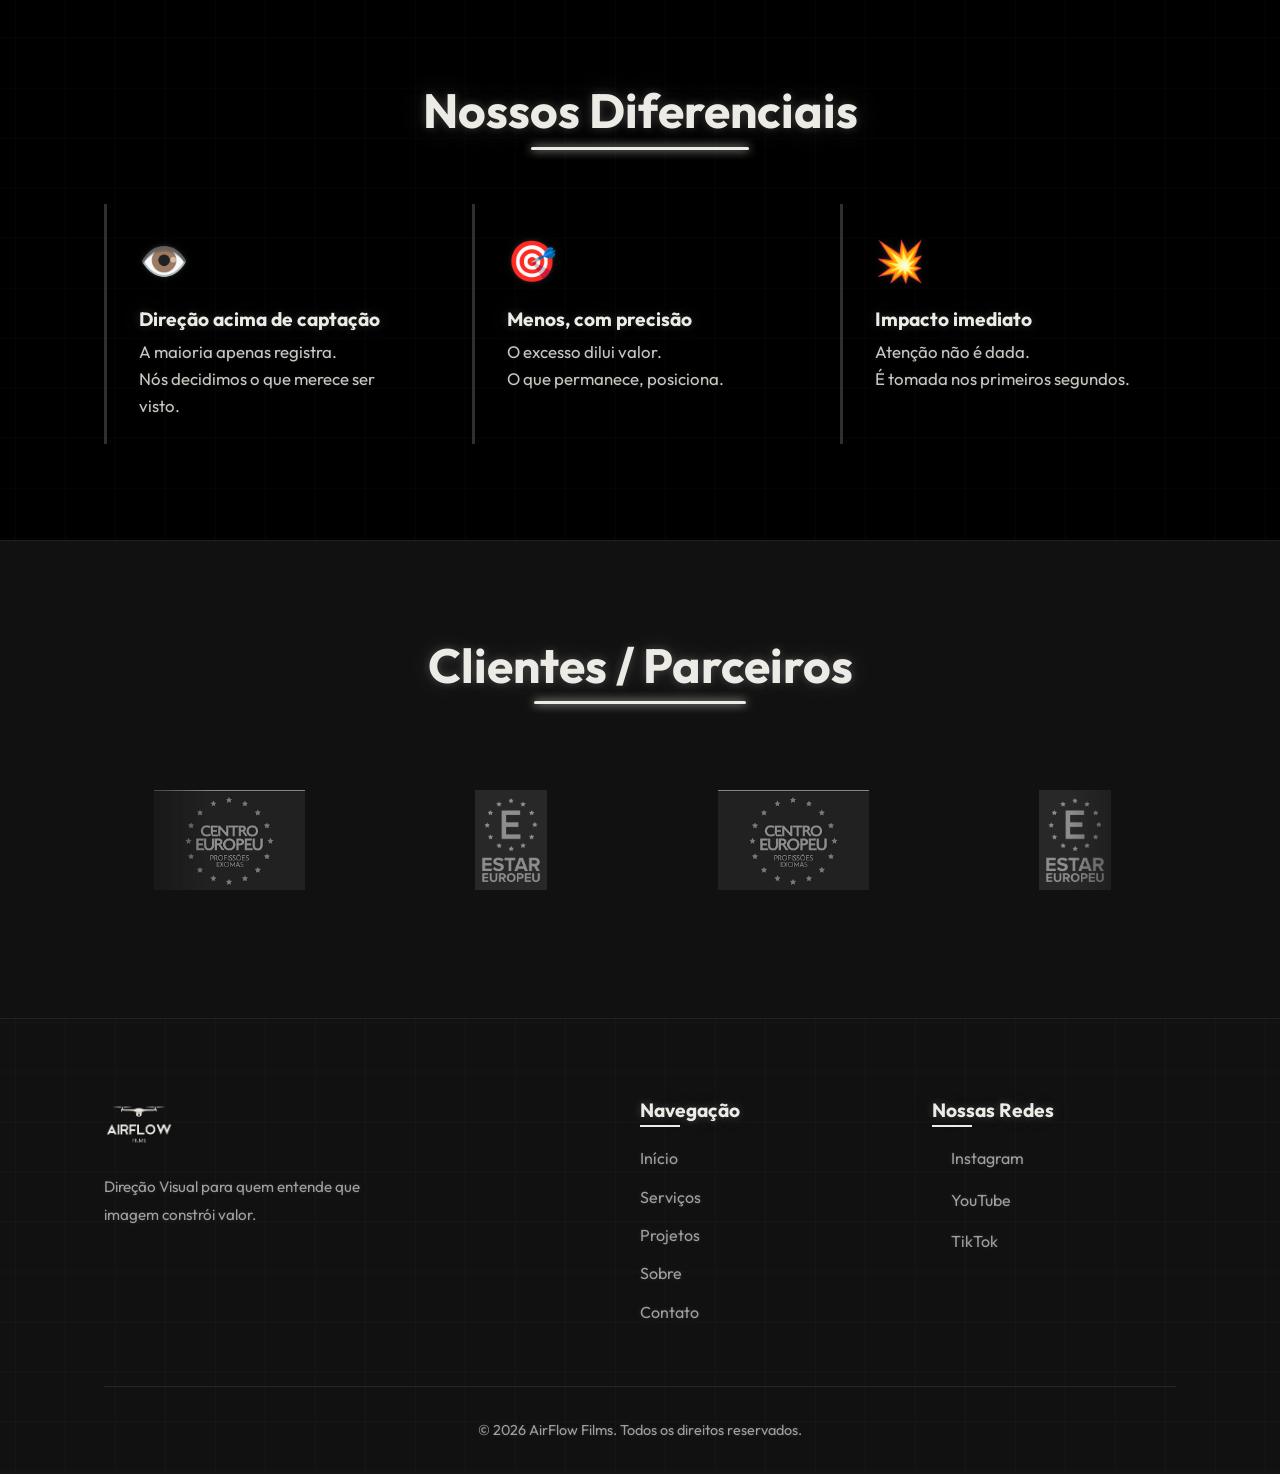
==== commit cb806b11: "feat: update services, replace static icons with custom imagery, implement a client logo carousel, a" ====
--- a/index.html
+++ b/index.html
@@ -210,6 +210,15 @@
             color: var(--color-accent);
             margin-bottom: 1.5rem;
             text-shadow: 0 0 10px rgba(237, 235, 230, 0.4);
+            display: flex;
+            justify-content: center;
+        }
+
+        .service-icon img {
+            width: 100px;
+            height: 100px;
+            object-fit: contain;
+            filter: drop-shadow(0 0 10px rgba(237, 235, 230, 0.4));
         }
 
         .service-card h3 {
@@ -266,17 +275,20 @@
             </div>
             <div class="services-grid">
                 <div class="service-card fade-in">
-                    <div class="service-icon">🎬</div>
-                    <h3>Filmagem Aérea</h3>
+                    <div class="service-icon"><img src="assets/images/Arquitetura_Icon_Especialidades.png"
+                            alt="Filmagem Aérea"></div>
+                    <h3>Arquitetura & Design</h3>
                     <p>Imagens cinematográficas de alto nível com drones para comerciais, filmes e documentários.</p>
                 </div>
                 <div class="service-card fade-in" style="transition-delay: 0.1s;">
-                    <div class="service-icon">🏢</div>
+                    <div class="service-icon"><img src="assets/images/imobiliaria_Icon_Especialidades.png"
+                            alt="Mercado Imobiliário"></div>
                     <h3>Mercado Imobiliário</h3>
                     <p>Vistas aéreas de tirar o fôlego que destacam propriedades de luxo e grandes empreendimentos.</p>
                 </div>
                 <div class="service-card fade-in" style="transition-delay: 0.2s;">
-                    <div class="service-icon">🏬</div>
+                    <div class="service-icon"><img src="assets/images/Comercios_Icon_Especialidades.png"
+                            alt="Comerciais"></div>
                     <h3>Comerciais</h3>
                     <p>Cenas dinâmicas e roteiros perfeitos para comercios, anúncios e propragandas.</p>
                 </div>
@@ -291,24 +303,19 @@
             </div>
             <div class="differentials-grid">
                 <div class="diff-card fade-in">
-                    <div class="diff-icon">🎥</div>
-                    <h3>Qualidade 4K & RAW</h3>
-                    <p>Imagens na mais alta resolução para o seu projeto com total flexibilidade na edição.</p>
+                    <div class="diff-icon">👁️</div>
+                    <h3>Direção acima de captação</h3>
+                    <p>A maioria apenas registra.<br>Nós decidimos o que merece ser visto.</p>
                 </div>
                 <div class="diff-card fade-in" style="transition-delay: 0.1s;">
-                    <div class="diff-icon">🛡️</div>
-                    <h3>Pilotos Certificados</h3>
-                    <p>Profissionais experientes com todas as licenças necessárias para um voo seguro.</p>
+                    <div class="diff-icon">🎯</div>
+                    <h3>Menos, com precisão</h3>
+                    <p>O excesso dilui valor.<br>O que permanece, posiciona.</p>
                 </div>
                 <div class="diff-card fade-in" style="transition-delay: 0.2s;">
-                    <div class="diff-icon">⚡</div>
-                    <h3>Entrega Ágil</h3>
-                    <p>Prazos respeitados com rigor, garantindo que você tenha o material no momento certo.</p>
-                </div>
-                <div class="diff-card fade-in" style="transition-delay: 0.3s;">
-                    <div class="diff-icon">🚁</div>
-                    <h3>Frota Atualizada</h3>
-                    <p>Utilizamos os drones mais modernos do mercado para capturar ângulos antes impossíveis.</p>
+                    <div class="diff-icon">💥</div>
+                    <h3>Impacto imediato</h3>
+                    <p>Atenção não é dada.<br>É tomada nos primeiros segundos.</p>
                 </div>
             </div>
         </div>
@@ -319,19 +326,52 @@
             <div class="section-header fade-in">
                 <h2>Clientes / Parceiros</h2>
             </div>
-            <div class="clients-grid">
-                <div class="client-card fade-in">
-                    <img src="assets/images/about_drone.png" alt="Logo Exemplo de cliente" class="client-img">
-                    <h4>Exemplo de cliente</h4>
-                    <p>Parceria em vídeos institucionais.</p>
-                </div>
-                <div class="client-card fade-in">
-                    <img src="assets/images/about_drone.png" alt="Logo Exemplo de cliente" class="client-img">
-                    <h4>Exemplo de cliente</h4>
-                    <p>Parceria em vídeos institucionais.</p>
-                </div>
-            </div>
-        </div>
+            <div class="clients-carousel fade-in">
+                <div class="clients-track">
+                    <!-- SET 1 -->
+                    <div class="clients-set">
+                        <div class="client-card">
+                            <img src="assets/images/Logo_Cliente_CentroEuropeu.png" alt="Centro Europeu" class="client-img">
+                        </div>
+                        <div class="client-card">
+                            <img src="assets/images/Logo_Cliente_EstarEuropeu.png" alt="Estar Europeu" class="client-img">
+                        </div>
+                        <div class="client-card">
+                            <img src="assets/images/Logo_Cliente_CentroEuropeu.png" alt="Centro Europeu" class="client-img">
+                        </div>
+                        <div class="client-card">
+                            <img src="assets/images/Logo_Cliente_EstarEuropeu.png" alt="Estar Europeu" class="client-img">
+                        </div>
+                        <div class="client-card">
+                            <img src="assets/images/Logo_Cliente_CentroEuropeu.png" alt="Centro Europeu" class="client-img">
+                        </div>
+                        <div class="client-card">
+                            <img src="assets/images/Logo_Cliente_EstarEuropeu.png" alt="Estar Europeu" class="client-img">
+                        </div>
+                    </div>
+                    <!-- SET 2 (Clone) -->
+                    <div class="clients-set">
+                        <div class="client-card">
+                            <img src="assets/images/Logo_Cliente_CentroEuropeu.png" alt="Centro Europeu" class="client-img">
+                        </div>
+                        <div class="client-card">
+                            <img src="assets/images/Logo_Cliente_EstarEuropeu.png" alt="Estar Europeu" class="client-img">
+                        </div>
+                        <div class="client-card">
+                            <img src="assets/images/Logo_Cliente_CentroEuropeu.png" alt="Centro Europeu" class="client-img">
+                        </div>
+                        <div class="client-card">
+                            <img src="assets/images/Logo_Cliente_EstarEuropeu.png" alt="Estar Europeu" class="client-img">
+                        </div>
+                        <div class="client-card">
+                            <img src="assets/images/Logo_Cliente_CentroEuropeu.png" alt="Centro Europeu" class="client-img">
+                        </div>
+                        <div class="client-card">
+                            <img src="assets/images/Logo_Cliente_EstarEuropeu.png" alt="Estar Europeu" class="client-img">
+                        </div>
+                    </div>
+                </div>
+            </div>
     </section>
 
     <footer class="main-footer">
--- a/css/styles.css
+++ b/css/styles.css
@@ -26,6 +26,7 @@
   color: var(--color-text);
   line-height: 1.6;
   overflow-x: hidden;
+  text-shadow: 0 0 5px rgba(237, 235, 230, 0.15), 0 0 15px rgba(237, 235, 230, 0.05);
 }
 
 a {
@@ -46,6 +47,7 @@
 h6 {
   font-weight: 700;
   line-height: 1.2;
+  text-shadow: 0 0 10px rgba(255, 255, 255, 0.2), 0 0 30px rgba(237, 235, 230, 0.15);
 }
 
 h1 {
@@ -196,56 +198,12 @@
   padding: 5rem 0;
 }
 
+
+
 /* --- Differentials Section --- */
 .differentials {
   background-color: var(--color-bg);
-  background-image: 
-    linear-gradient(rgba(237, 235, 230, 0.025) 1px, transparent 1px),
-    linear-gradient(90deg, rgba(237, 235, 230, 0.025) 1px, transparent 1px);
-  background-size: 50px 50px;
-  background-position: center center;
-  padding: 6rem 0;
-  border-top: 1px solid var(--color-border);
-}
-
-.differentials-grid {
-  display: grid;
-  grid-template-columns: repeat(auto-fit, minmax(220px, 1fr));
-  gap: 2rem;
-}
-
-.diff-card {
-  background: transparent;
-  border-left: 3px solid var(--color-accent);
-  padding: 1.5rem 2rem;
-  transition: all var(--transition-normal);
-}
-
-.diff-card:hover {
-  background: rgba(237, 235, 230, 0.03);
-  transform: translateX(10px);
-}
-
-.diff-icon {
-  font-size: 2.5rem;
-  margin-bottom: 1rem;
-}
-
-.diff-card h3 {
-  font-size: 1.2rem;
-  margin-bottom: 0.5rem;
-  color: var(--color-text);
-}
-
-.diff-card p {
-  color: var(--color-text-muted);
-  font-size: 0.95rem;
-}
-
-/* --- Differentials Section --- */
-.differentials {
-  background-color: var(--color-bg);
-  background-image: 
+  background-image:
     linear-gradient(rgba(237, 235, 230, 0.025) 1px, transparent 1px),
     linear-gradient(90deg, rgba(237, 235, 230, 0.025) 1px, transparent 1px);
   background-size: 50px 50px;
@@ -290,8 +248,10 @@
 }
 
 .diff-card p {
-  color: var(--color-text-muted);
-  font-size: 0.95rem;
+  color: var(--color-text);
+  font-size: 1.05rem;
+  line-height: 1.6;
+  opacity: 0.85;
 }
 
 /* --- Clients & Partners Section --- */
@@ -301,68 +261,62 @@
   border-top: 1px solid var(--color-border);
 }
 
-.clients-grid {
-  display: grid;
-  grid-template-columns: repeat(auto-fit, minmax(250px, 1fr));
+.clients-carousel {
+  overflow: hidden;
+  width: 100%;
+  position: relative;
+  /* Soft fading edges for the carousel */
+  mask-image: linear-gradient(to right, transparent, black 10%, black 90%, transparent);
+  -webkit-mask-image: linear-gradient(to right, transparent, black 10%, black 90%, transparent);
+  padding: 1rem 0;
+}
+
+.clients-track {
+  display: flex;
   gap: 2rem;
-  justify-items: center;
+  width: max-content;
+  animation: scrollClients 20s linear infinite;
+}
+
+.clients-track:hover {
+  animation-play-state: paused;
+}
+
+.clients-set {
+  display: flex;
+  gap: 2rem;
+}
+
+@keyframes scrollClients {
+  0% {
+    transform: translateX(0);
+  }
+  100% {
+    transform: translateX(calc(-50% - 1rem)); /* -50% of track minus half the gap between sets */
+  }
 }
 
 .client-card {
-  background-color: rgba(0, 0, 0, 0.4);
-  border: 1px solid var(--color-border);
-  padding: 2.5rem 2rem;
-  border-radius: 8px;
-  text-align: center;
-  width: 100%;
-  transition: all var(--transition-normal);
+  width: 250px;
+  flex-shrink: 0;
   display: flex;
-  flex-direction: column;
   align-items: center;
-  position: relative;
-  overflow: hidden;
-}
-
-.client-card::before {
-  content: '';
-  position: absolute;
-  top: 0;
-  left: 0;
-  width: 100%;
-  height: 100%;
-  background: radial-gradient(circle at center, rgba(237, 235, 230, 0.1) 0%, transparent 70%);
-  opacity: 0;
-  transition: opacity var(--transition-normal);
-}
-
-.client-card:hover {
-  transform: translateY(-10px);
-  border-color: rgba(237, 235, 230, 0.3);
-  box-shadow: 0 10px 30px rgba(0, 0, 0, 0.5);
-}
-
-.client-card:hover::before {
-  opacity: 1;
+  justify-content: center;
+  padding: 1rem;
 }
 
 .client-img {
   width: 100%;
-  max-width: 300px;
-  max-height: 180px;
+  max-width: 200px;
+  max-height: 100px;
   object-fit: contain;
-  margin-bottom: 1.5rem;
   transition: all var(--transition-normal);
-}
-
-.client-card h4 {
-  font-size: 1.2rem;
-  color: var(--color-text);
-  margin-bottom: 0.5rem;
-}
-
-.client-card p {
-  font-size: 0.95rem;
-  color: var(--color-text-muted);
+  filter: grayscale(100%) opacity(0.6);
+}
+
+.client-card:hover .client-img {
+  filter: grayscale(0%) opacity(1);
+  transform: scale(1.05);
 }
 
 /* --- Animations --- */
@@ -422,7 +376,7 @@
   border-top: 1px solid var(--color-border);
   position: relative;
   z-index: 10;
-  background-image: 
+  background-image:
     linear-gradient(rgba(237, 235, 230, 0.025) 1px, transparent 1px),
     linear-gradient(90deg, rgba(237, 235, 230, 0.025) 1px, transparent 1px);
   background-size: 50px 50px;
@@ -448,7 +402,8 @@
   line-height: 1.8;
 }
 
-.footer-links h4, .footer-social h4 {
+.footer-links h4,
+.footer-social h4 {
   font-size: 1.2rem;
   margin-bottom: 1.5rem;
   position: relative;
@@ -456,7 +411,8 @@
   color: var(--color-text);
 }
 
-.footer-links h4::after, .footer-social h4::after {
+.footer-links h4::after,
+.footer-social h4::after {
   content: '';
   position: absolute;
   left: 0;
@@ -526,16 +482,17 @@
     grid-template-columns: 1fr;
     text-align: center;
   }
-  
+
   .footer-about p {
     margin: 0 auto;
   }
-  
-  .footer-links h4::after, .footer-social h4::after {
+
+  .footer-links h4::after,
+  .footer-social h4::after {
     left: 50%;
     transform: translateX(-50%);
   }
-  
+
   .social-icons {
     align-items: center;
   }
@@ -710,13 +667,49 @@
 }
 
 @keyframes floatParticle {
-  0%, 100% {
-      transform: translate(0, 0);
-  }
+
+  0%,
+  100% {
+    transform: translate(0, 0);
+  }
+
   33% {
-      transform: translate(var(--tx), var(--ty));
-  }
+    transform: translate(var(--tx), var(--ty));
+  }
+
   66% {
-      transform: translate(calc(var(--tx) * -0.5), calc(var(--ty) * 1.5));
+    transform: translate(calc(var(--tx) * -0.5), calc(var(--ty) * 1.5));
+  }
+}
+
+/* --- Shooting Stars --- */
+.shooting-star {
+  position: absolute;
+  width: 150px;
+  height: 2px;
+  background: linear-gradient(90deg, rgba(255, 255, 255, 1) 0%, transparent 100%);
+  border-radius: 50%;
+  pointer-events: none;
+  opacity: 0;
+  box-shadow: 0 0 10px 1px rgba(255, 255, 255, 0.4);
+}
+
+@keyframes shootStar {
+  0% {
+    transform: translateX(0) translateY(0) rotate(-45deg);
+    opacity: 0;
+  }
+
+  10% {
+    opacity: 1;
+  }
+
+  80% {
+    opacity: 1;
+  }
+
+  100% {
+    transform: translateX(-200vw) translateY(200vw) rotate(-45deg);
+    opacity: 0;
   }
 }
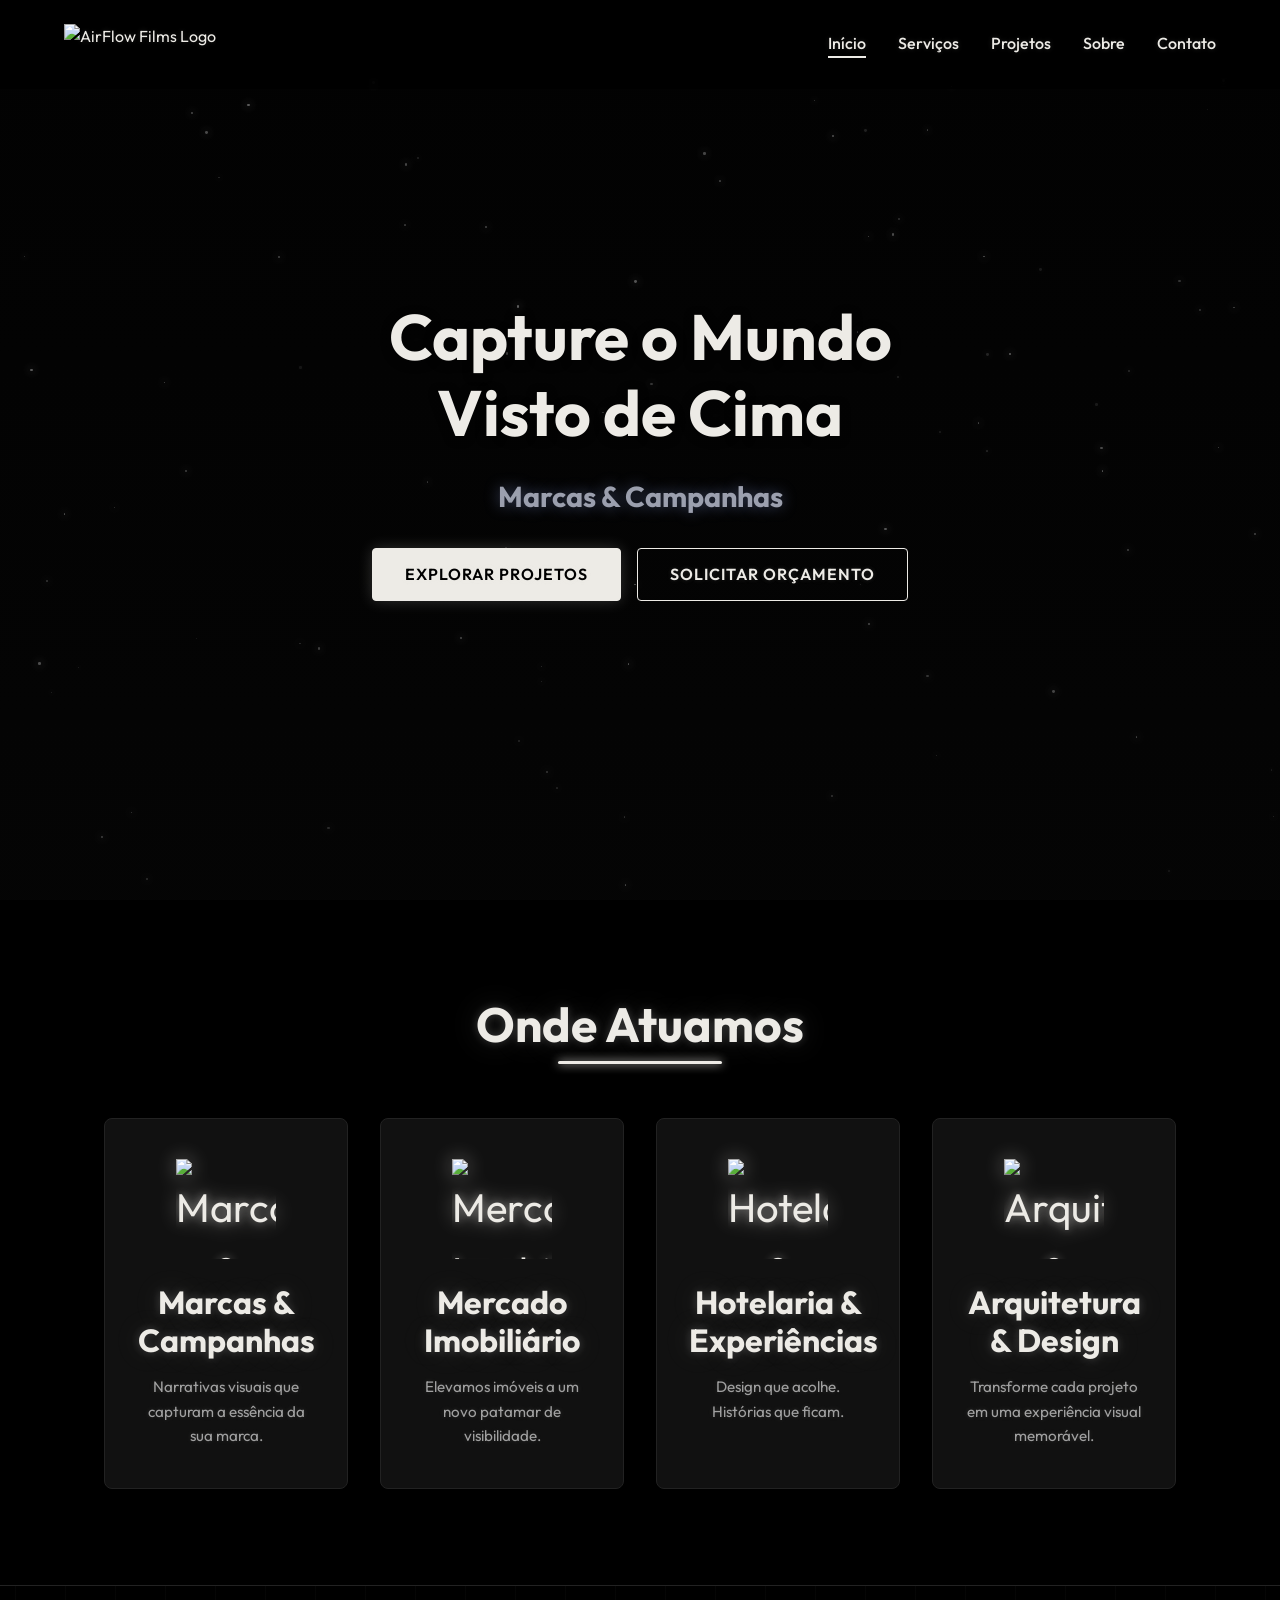
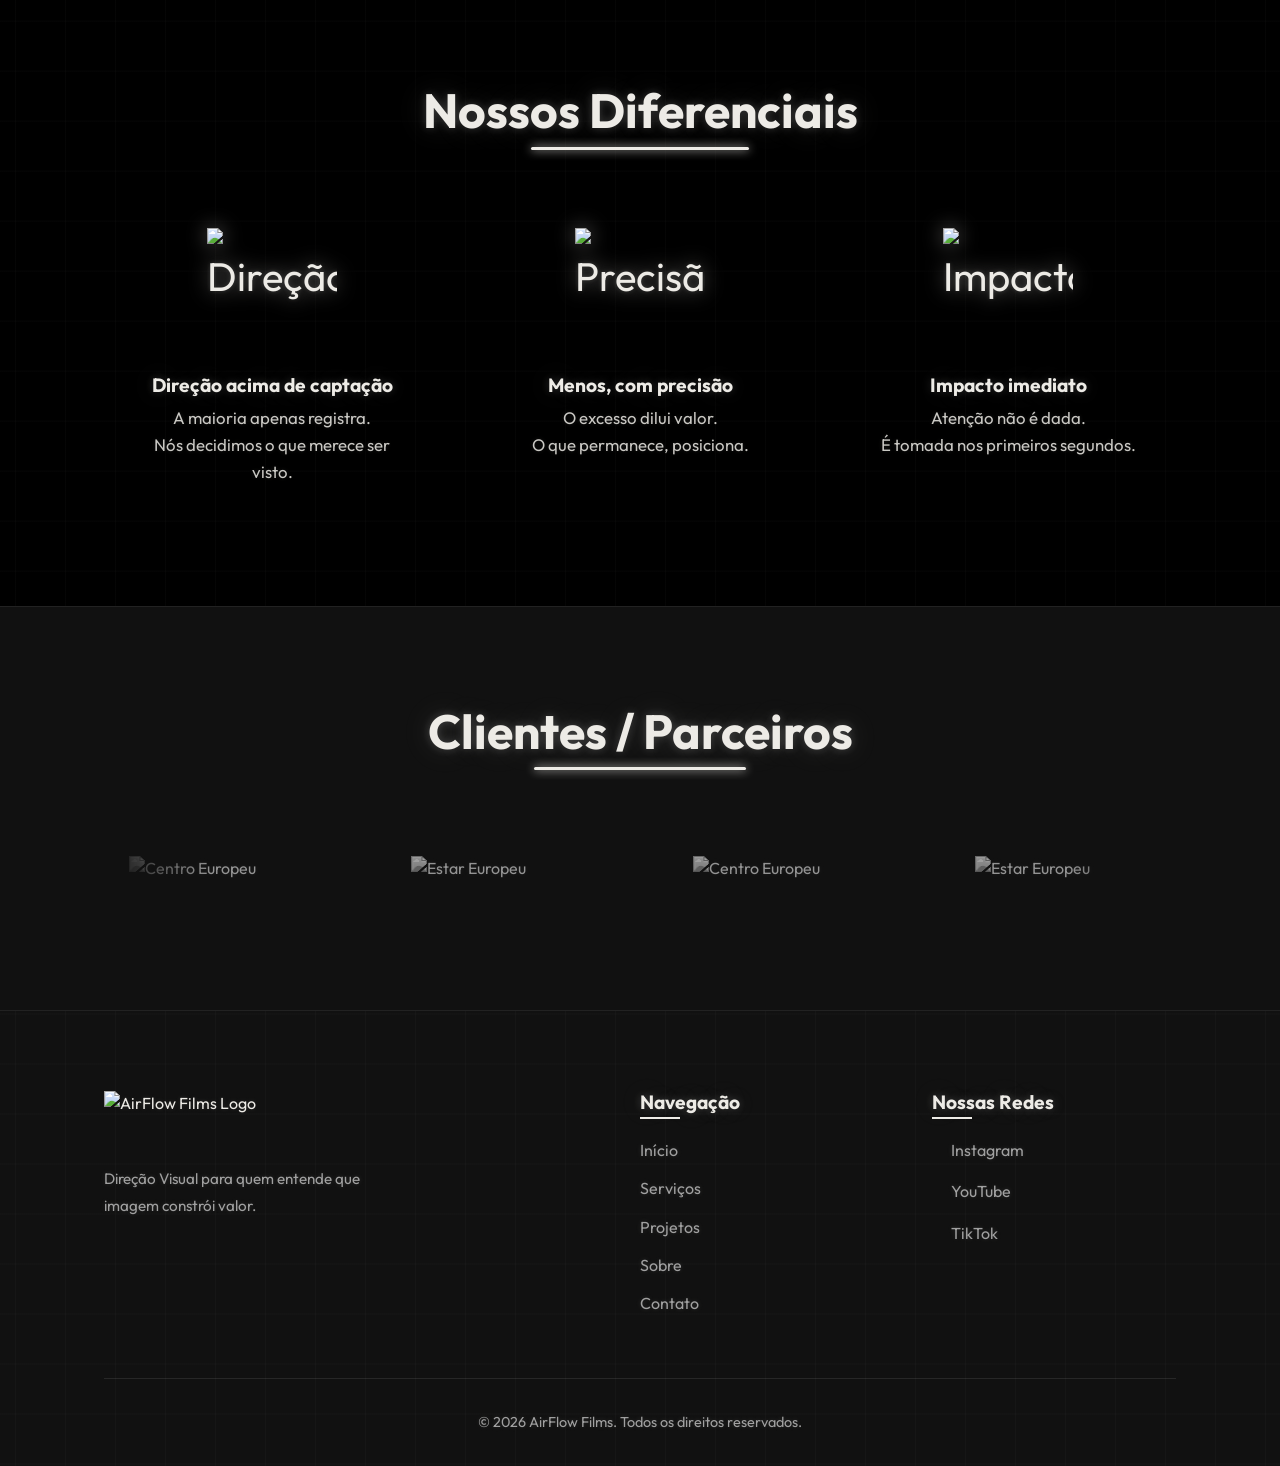
==== commit b8202ad7: "chore: ignore videos and images, update site features" ====
--- a/index.html
+++ b/index.html
@@ -4,9 +4,9 @@
 <head>
     <meta charset="UTF-8">
     <meta name="viewport" content="width=device-width, initial-scale=1.0">
-    <title>AirFlow Films | Drone Cinematography</title>
+    <title>AirFlow Films | Filmagens Institucionais e Cinematográficas</title>
     <meta name="description"
-        content="AirFlow Films oferece filmagens aéreas com drones premium e serviços cinematográficos. Capture o mundo por cima com a nossa abordagem exclusiva.">
+        content="AirFlow Films oferece filmagens aéreas com drones e serviços cinematográficos. Capture o mundo por cima com a nossa abordagem exclusiva.">
     <!-- Google Fonts -->
     <link rel="preconnect" href="https://fonts.googleapis.com">
     <link rel="preconnect" href="https://fonts.gstatic.com" crossorigin>
@@ -89,7 +89,7 @@
             display: inline-block;
             font-size: 1.8rem;
             font-weight: 700;
-            color: #95acf5f6;
+            color: #a1a5b3f6;
             text-shadow: 0 0 15px rgba(149, 172, 245, 0.4);
             animation-duration: 0.8s;
             animation-fill-mode: both;
@@ -168,11 +168,14 @@
 
         .services-grid {
             display: grid;
-            grid-template-columns: repeat(auto-fit, minmax(280px, 1fr));
+            grid-template-columns: repeat(auto-fit, minmax(220px, 1fr));
             gap: 2rem;
         }
 
         .service-card {
+            display: block;
+            text-decoration: none;
+            color: inherit;
             background-color: var(--color-bg-secondary);
             border: 1px solid var(--color-border);
             padding: 2.5rem 2rem;
@@ -271,27 +274,36 @@
     <section class="overview">
         <div class="container">
             <div class="section-header fade-in">
-                <h2>Nossas Especialidades</h2>
+                <h2>Onde Atuamos</h2>
             </div>
             <div class="services-grid">
-                <div class="service-card fade-in">
-                    <div class="service-icon"><img src="assets/images/Arquitetura_Icon_Especialidades.png"
-                            alt="Filmagem Aérea"></div>
-                    <h3>Arquitetura & Design</h3>
-                    <p>Imagens cinematográficas de alto nível com drones para comerciais, filmes e documentários.</p>
-                </div>
-                <div class="service-card fade-in" style="transition-delay: 0.1s;">
+                <a href="services.html" class="service-card fade-in" style="transition-delay: 0.2s;">
+                    <div class="service-icon"><img src="assets/images/Comercios_Icon_Especialidades.png"
+                            alt="Marcas & Campanhas"></div>
+                    <h3>Marcas & Campanhas</h3>
+                    <p>Narrativas visuais que capturam a essência da sua marca.</p>
+                </a>
+
+                <a href="services.html" class="service-card fade-in" style="transition-delay: 0.1s;">
                     <div class="service-icon"><img src="assets/images/imobiliaria_Icon_Especialidades.png"
                             alt="Mercado Imobiliário"></div>
                     <h3>Mercado Imobiliário</h3>
-                    <p>Vistas aéreas de tirar o fôlego que destacam propriedades de luxo e grandes empreendimentos.</p>
-                </div>
-                <div class="service-card fade-in" style="transition-delay: 0.2s;">
-                    <div class="service-icon"><img src="assets/images/Comercios_Icon_Especialidades.png"
-                            alt="Comerciais"></div>
-                    <h3>Comerciais</h3>
-                    <p>Cenas dinâmicas e roteiros perfeitos para comercios, anúncios e propragandas.</p>
-                </div>
+                    <p>Elevamos imóveis a um novo patamar de visibilidade.</p>
+                </a>
+
+                <a href="services.html" class="service-card fade-in">
+                    <div class="service-icon"><img src="assets/images/Hotelaria_Icon_Especialidades.png"
+                            alt="Hotelaria & Experiências"></div>
+                    <h3>Hotelaria & Experiências</h3>
+                    <p>Design que acolhe. Histórias que ficam.</p>
+                </a>
+
+                <a href="services.html" class="service-card fade-in">
+                    <div class="service-icon"><img src="assets/images/Arquitetura_Icon_Especialidades.png"
+                            alt="Arquitetura & Design"></div>
+                    <h3>Arquitetura & Design</h3>
+                    <p>Transforme cada projeto em uma experiência visual memorável.</p>
+                </a>
             </div>
         </div>
     </section>
@@ -303,17 +315,17 @@
             </div>
             <div class="differentials-grid">
                 <div class="diff-card fade-in">
-                    <div class="diff-icon">👁️</div>
+                    <div class="diff-icon"><img src="assets/images/Direcao_Icon_Diferenciais.png" alt="Direção"></div>
                     <h3>Direção acima de captação</h3>
                     <p>A maioria apenas registra.<br>Nós decidimos o que merece ser visto.</p>
                 </div>
                 <div class="diff-card fade-in" style="transition-delay: 0.1s;">
-                    <div class="diff-icon">🎯</div>
+                    <div class="diff-icon"><img src="assets/images/Precisao_Icon_Diferenciais.png" alt="Precisão"></div>
                     <h3>Menos, com precisão</h3>
                     <p>O excesso dilui valor.<br>O que permanece, posiciona.</p>
                 </div>
                 <div class="diff-card fade-in" style="transition-delay: 0.2s;">
-                    <div class="diff-icon">💥</div>
+                    <div class="diff-icon"><img src="assets/images/impacto_Icon_Diferenciais.png" alt="Impacto"></div>
                     <h3>Impacto imediato</h3>
                     <p>Atenção não é dada.<br>É tomada nos primeiros segundos.</p>
                 </div>
@@ -331,47 +343,60 @@
                     <!-- SET 1 -->
                     <div class="clients-set">
                         <div class="client-card">
-                            <img src="assets/images/Logo_Cliente_CentroEuropeu.png" alt="Centro Europeu" class="client-img">
-                        </div>
-                        <div class="client-card">
-                            <img src="assets/images/Logo_Cliente_EstarEuropeu.png" alt="Estar Europeu" class="client-img">
-                        </div>
-                        <div class="client-card">
-                            <img src="assets/images/Logo_Cliente_CentroEuropeu.png" alt="Centro Europeu" class="client-img">
-                        </div>
-                        <div class="client-card">
-                            <img src="assets/images/Logo_Cliente_EstarEuropeu.png" alt="Estar Europeu" class="client-img">
-                        </div>
-                        <div class="client-card">
-                            <img src="assets/images/Logo_Cliente_CentroEuropeu.png" alt="Centro Europeu" class="client-img">
-                        </div>
-                        <div class="client-card">
-                            <img src="assets/images/Logo_Cliente_EstarEuropeu.png" alt="Estar Europeu" class="client-img">
+                            <img src="assets/images/Logo_Cliente_CentroEuropeu.png" alt="Centro Europeu"
+                                class="client-img">
+                        </div>
+                        <div class="client-card">
+                            <img src="assets/images/Logo_Cliente_EstarEuropeu.png" alt="Estar Europeu"
+                                class="client-img">
+                        </div>
+                        <div class="client-card">
+                            <img src="assets/images/Logo_Cliente_CentroEuropeu.png" alt="Centro Europeu"
+                                class="client-img">
+                        </div>
+                        <div class="client-card">
+                            <img src="assets/images/Logo_Cliente_EstarEuropeu.png" alt="Estar Europeu"
+                                class="client-img">
+                        </div>
+                        <div class="client-card">
+                            <img src="assets/images/Logo_Cliente_CentroEuropeu.png" alt="Centro Europeu"
+                                class="client-img">
+                        </div>
+                        <div class="client-card">
+                            <img src="assets/images/Logo_Cliente_EstarEuropeu.png" alt="Estar Europeu"
+                                class="client-img">
                         </div>
                     </div>
                     <!-- SET 2 (Clone) -->
                     <div class="clients-set">
                         <div class="client-card">
-                            <img src="assets/images/Logo_Cliente_CentroEuropeu.png" alt="Centro Europeu" class="client-img">
-                        </div>
-                        <div class="client-card">
-                            <img src="assets/images/Logo_Cliente_EstarEuropeu.png" alt="Estar Europeu" class="client-img">
-                        </div>
-                        <div class="client-card">
-                            <img src="assets/images/Logo_Cliente_CentroEuropeu.png" alt="Centro Europeu" class="client-img">
-                        </div>
-                        <div class="client-card">
-                            <img src="assets/images/Logo_Cliente_EstarEuropeu.png" alt="Estar Europeu" class="client-img">
-                        </div>
-                        <div class="client-card">
-                            <img src="assets/images/Logo_Cliente_CentroEuropeu.png" alt="Centro Europeu" class="client-img">
-                        </div>
-                        <div class="client-card">
-                            <img src="assets/images/Logo_Cliente_EstarEuropeu.png" alt="Estar Europeu" class="client-img">
+                            <img src="assets/images/Logo_Cliente_CentroEuropeu.png" alt="Centro Europeu"
+                                class="client-img">
+                        </div>
+                        <div class="client-card">
+                            <img src="assets/images/Logo_Cliente_EstarEuropeu.png" alt="Estar Europeu"
+                                class="client-img">
+                        </div>
+                        <div class="client-card">
+                            <img src="assets/images/Logo_Cliente_CentroEuropeu.png" alt="Centro Europeu"
+                                class="client-img">
+                        </div>
+                        <div class="client-card">
+                            <img src="assets/images/Logo_Cliente_EstarEuropeu.png" alt="Estar Europeu"
+                                class="client-img">
+                        </div>
+                        <div class="client-card">
+                            <img src="assets/images/Logo_Cliente_CentroEuropeu.png" alt="Centro Europeu"
+                                class="client-img">
+                        </div>
+                        <div class="client-card">
+                            <img src="assets/images/Logo_Cliente_EstarEuropeu.png" alt="Estar Europeu"
+                                class="client-img">
                         </div>
                     </div>
                 </div>
             </div>
+        </div>
     </section>
 
     <footer class="main-footer">
--- a/css/styles.css
+++ b/css/styles.css
@@ -220,25 +220,33 @@
 
 .diff-card {
   background: transparent;
-  border-left: 3px solid rgba(237, 235, 230, 0.2);
   padding: 1.5rem 2rem;
   transition: all 0.6s cubic-bezier(0.25, 1, 0.5, 1);
   opacity: 0.3;
   transform: scale(0.95) translateY(20px);
+  text-align: center;
 }
 
 .diff-card.highlight-active,
 .diff-card:hover {
   background: rgba(237, 235, 230, 0.05);
-  transform: scale(1) translateY(0) translateX(10px);
+  transform: scale(1) translateY(-10px);
   opacity: 1;
-  border-left-color: var(--color-accent);
-  box-shadow: -10px 10px 30px rgba(0, 0, 0, 0.3);
+  box-shadow: 0 10px 30px rgba(0, 0, 0, 0.3);
 }
 
 .diff-icon {
   font-size: 2.5rem;
   margin-bottom: 1rem;
+  display: flex;
+  justify-content: center;
+}
+
+.diff-icon img {
+  width: 130px;
+  height: 130px;
+  object-fit: contain;
+  filter: drop-shadow(0 0 10px rgba(237, 235, 230, 0.4));
 }
 
 .diff-card h3 {
@@ -712,4 +720,32 @@
     transform: translateX(-200vw) translateY(200vw) rotate(-45deg);
     opacity: 0;
   }
+}
+
+/* --- Twinkling Stars --- */
+.twinkle-star {
+  position: absolute;
+  width: 3px;
+  height: 3px;
+  background-color: #fff;
+  border-radius: 50%;
+  box-shadow: 0 0 10px 3px rgba(255, 255, 255, 0.8);
+  animation: twinkle 1s ease-in-out forwards;
+  pointer-events: none;
+  z-index: 0;
+}
+
+@keyframes twinkle {
+  0% {
+    transform: scale(0);
+    opacity: 0;
+  }
+  50% {
+    transform: scale(1.5);
+    opacity: 1;
+  }
+  100% {
+    transform: scale(0);
+    opacity: 0;
+  }
 }
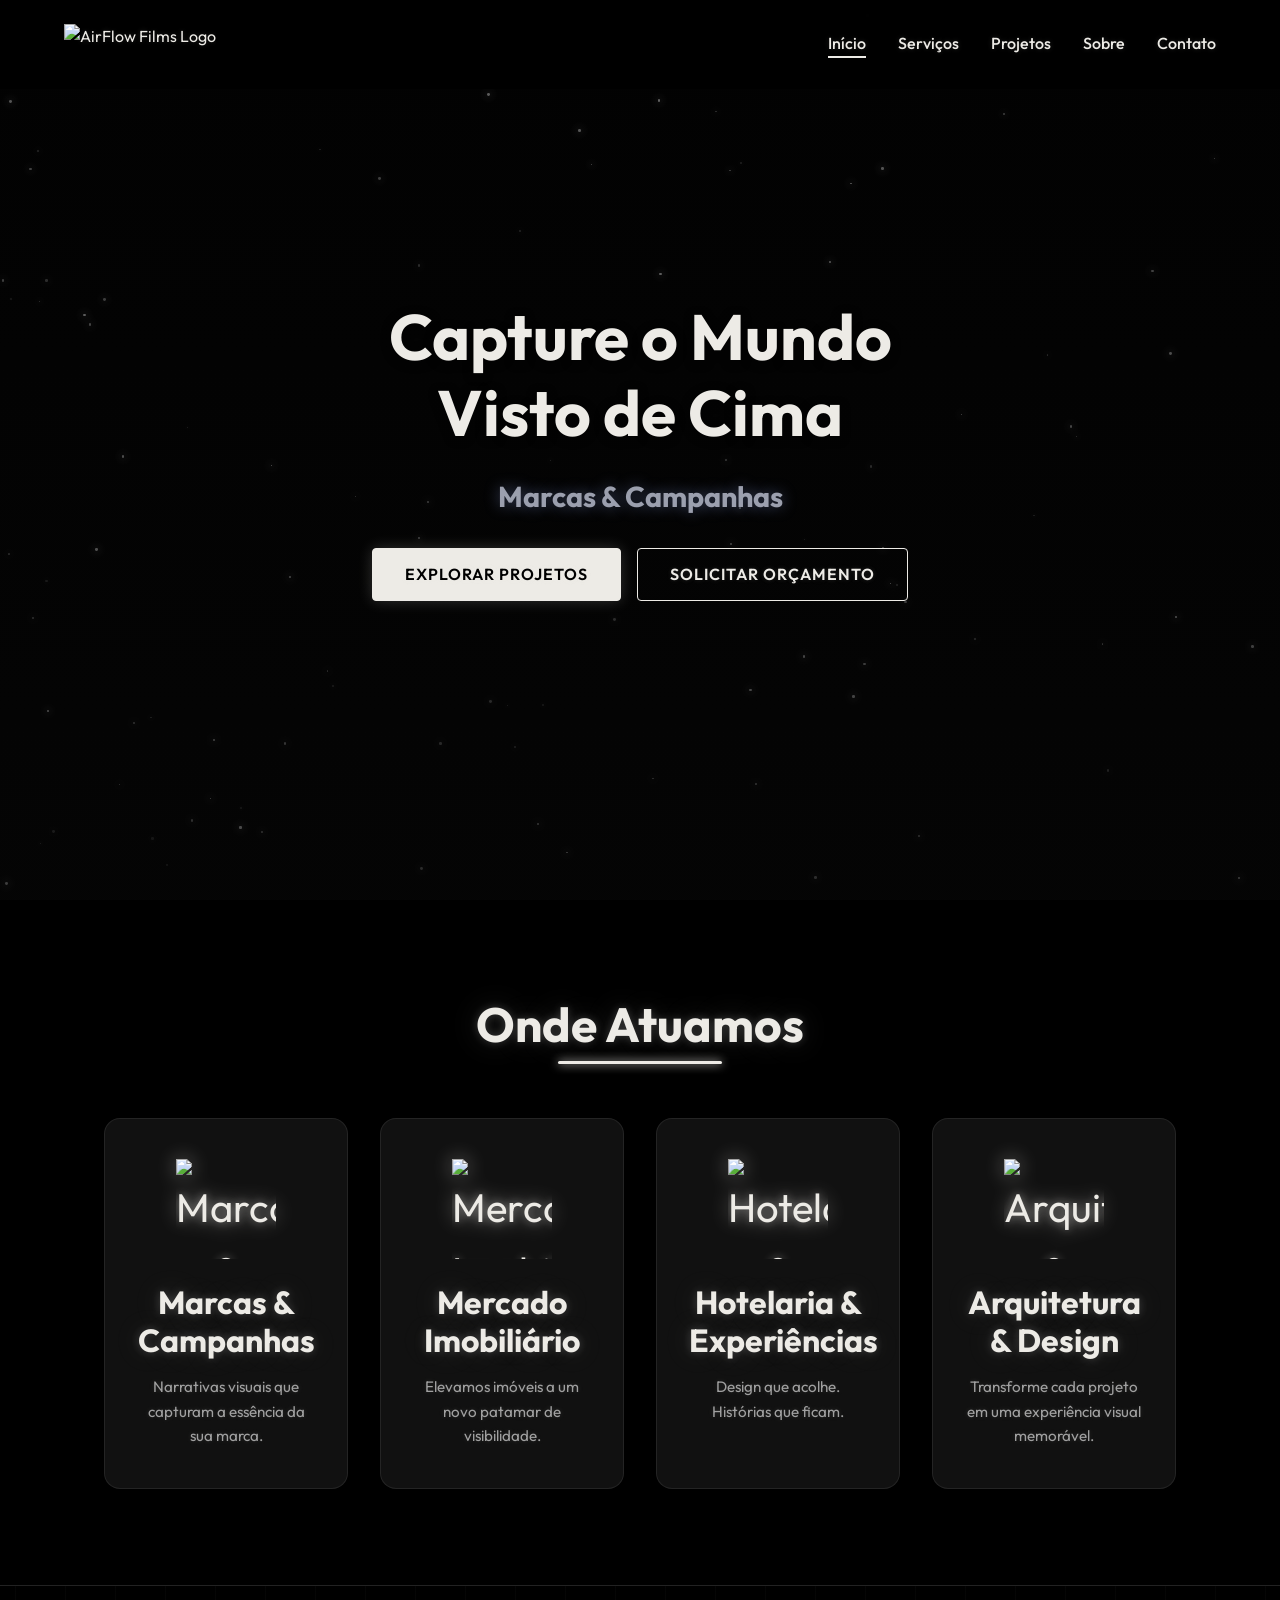
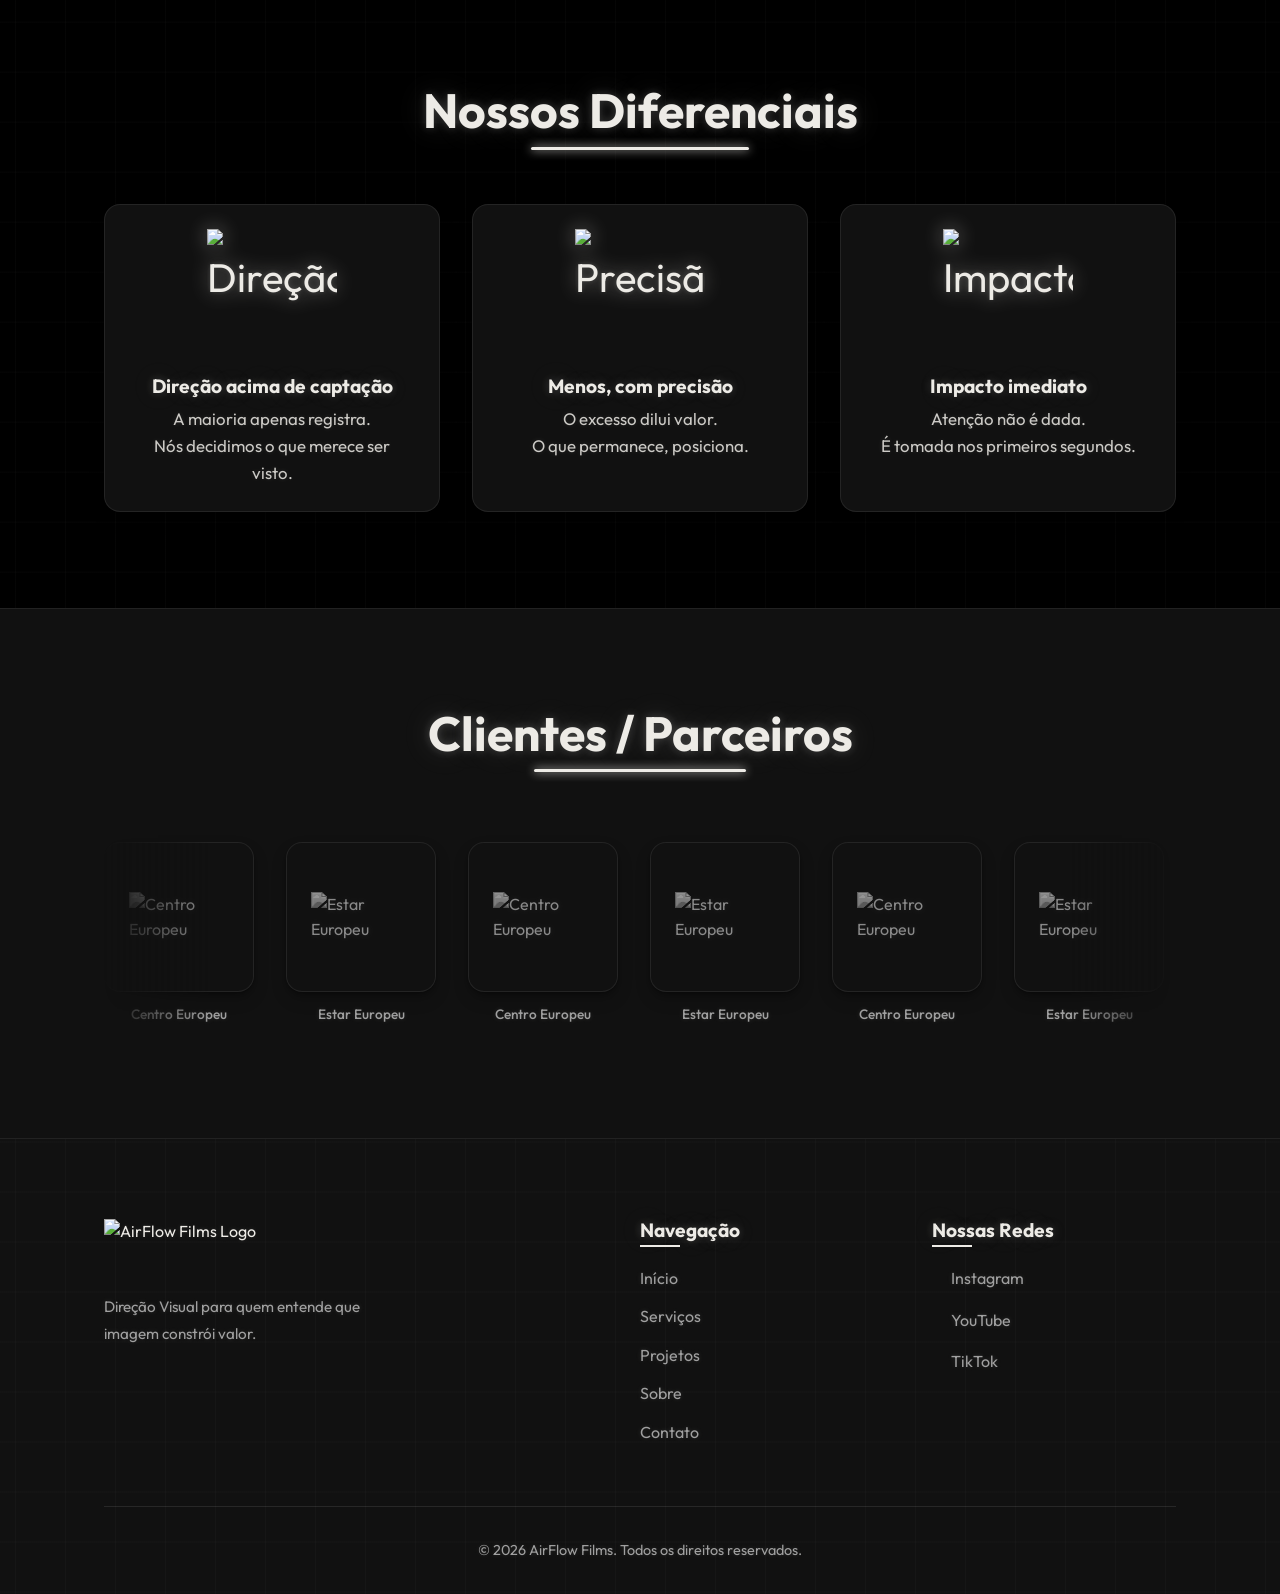
==== commit c5b92919: "feat: update site assets to WebP format, replace video placeholders with YouTube embeds, and add sty" ====
--- a/index.html
+++ b/index.html
@@ -238,7 +238,7 @@
 <body>
 
     <nav class="navbar">
-        <a href="index.html" class="logo-img-link"><img src="assets/images/Logo_AirFlow.jpg" alt="AirFlow Films Logo"
+        <a href="index.html" class="logo-img-link"><img src="assets/images/Logo_AirFlow.webp" alt="AirFlow Films Logo"
                 class="logo-img"></a>
         <ul class="nav-links">
             <li><a href="index.html">Início</a></li>
@@ -256,7 +256,7 @@
 
     <header class="hero">
         <video class="hero-bg-video" autoplay loop muted playsinline>
-            <source src="assets/VIdeos/Video_Index.MP4" type="video/mp4">
+            <source src="assets/Videos/Video_index.webm" type="video/webm">
         </video>
         <div class="hero-overlay"></div>
         <div class="hero-content fade-in">
@@ -277,29 +277,33 @@
                 <h2>Onde Atuamos</h2>
             </div>
             <div class="services-grid">
-                <a href="services.html" class="service-card fade-in" style="transition-delay: 0.2s;">
-                    <div class="service-icon"><img src="assets/images/Comercios_Icon_Especialidades.png"
+                <a href="services.html" class="service-card border-glow-card fade-in" style="transition-delay: 0.2s;">
+                    <span class="edge-light"></span>
+                    <div class="service-icon"><img src="assets/images/Comercios_Icon_Especialidades.webp"
                             alt="Marcas & Campanhas"></div>
                     <h3>Marcas & Campanhas</h3>
                     <p>Narrativas visuais que capturam a essência da sua marca.</p>
                 </a>
 
-                <a href="services.html" class="service-card fade-in" style="transition-delay: 0.1s;">
-                    <div class="service-icon"><img src="assets/images/imobiliaria_Icon_Especialidades.png"
+                <a href="services.html" class="service-card border-glow-card fade-in" style="transition-delay: 0.1s;">
+                    <span class="edge-light"></span>
+                    <div class="service-icon"><img src="assets/images/Imobiliaria_Icon_Especialidades.webp"
                             alt="Mercado Imobiliário"></div>
                     <h3>Mercado Imobiliário</h3>
                     <p>Elevamos imóveis a um novo patamar de visibilidade.</p>
                 </a>
 
-                <a href="services.html" class="service-card fade-in">
-                    <div class="service-icon"><img src="assets/images/Hotelaria_Icon_Especialidades.png"
+                <a href="services.html" class="service-card border-glow-card fade-in">
+                    <span class="edge-light"></span>
+                    <div class="service-icon"><img src="assets/images/Hotelaria_Icon_Especialidades.webp"
                             alt="Hotelaria & Experiências"></div>
                     <h3>Hotelaria & Experiências</h3>
                     <p>Design que acolhe. Histórias que ficam.</p>
                 </a>
 
-                <a href="services.html" class="service-card fade-in">
-                    <div class="service-icon"><img src="assets/images/Arquitetura_Icon_Especialidades.png"
+                <a href="services.html" class="service-card border-glow-card fade-in">
+                    <span class="edge-light"></span>
+                    <div class="service-icon"><img src="assets/images/Arquitetura_icon_Especialidades.webp"
                             alt="Arquitetura & Design"></div>
                     <h3>Arquitetura & Design</h3>
                     <p>Transforme cada projeto em uma experiência visual memorável.</p>
@@ -314,18 +318,21 @@
                 <h2>Nossos Diferenciais</h2>
             </div>
             <div class="differentials-grid">
-                <div class="diff-card fade-in">
-                    <div class="diff-icon"><img src="assets/images/Direcao_Icon_Diferenciais.png" alt="Direção"></div>
+                <div class="diff-card border-glow-card fade-in">
+                    <span class="edge-light"></span>
+                    <div class="diff-icon"><img src="assets/images/Direcao_Icon_Diferenciais.webp" alt="Direção"></div>
                     <h3>Direção acima de captação</h3>
                     <p>A maioria apenas registra.<br>Nós decidimos o que merece ser visto.</p>
                 </div>
-                <div class="diff-card fade-in" style="transition-delay: 0.1s;">
-                    <div class="diff-icon"><img src="assets/images/Precisao_Icon_Diferenciais.png" alt="Precisão"></div>
+                <div class="diff-card border-glow-card fade-in" style="transition-delay: 0.1s;">
+                    <span class="edge-light"></span>
+                    <div class="diff-icon"><img src="assets/images/Precisao_Icon_Diferenciais.webp" alt="Precisão"></div>
                     <h3>Menos, com precisão</h3>
                     <p>O excesso dilui valor.<br>O que permanece, posiciona.</p>
                 </div>
-                <div class="diff-card fade-in" style="transition-delay: 0.2s;">
-                    <div class="diff-icon"><img src="assets/images/impacto_Icon_Diferenciais.png" alt="Impacto"></div>
+                <div class="diff-card border-glow-card fade-in" style="transition-delay: 0.2s;">
+                    <span class="edge-light"></span>
+                    <div class="diff-icon"><img src="assets/images/impacto_Icon_Diferenciais.webp" alt="Impacto"></div>
                     <h3>Impacto imediato</h3>
                     <p>Atenção não é dada.<br>É tomada nos primeiros segundos.</p>
                 </div>
@@ -342,56 +349,104 @@
                 <div class="clients-track">
                     <!-- SET 1 -->
                     <div class="clients-set">
-                        <div class="client-card">
-                            <img src="assets/images/Logo_Cliente_CentroEuropeu.png" alt="Centro Europeu"
-                                class="client-img">
-                        </div>
-                        <div class="client-card">
-                            <img src="assets/images/Logo_Cliente_EstarEuropeu.png" alt="Estar Europeu"
-                                class="client-img">
-                        </div>
-                        <div class="client-card">
-                            <img src="assets/images/Logo_Cliente_CentroEuropeu.png" alt="Centro Europeu"
-                                class="client-img">
-                        </div>
-                        <div class="client-card">
-                            <img src="assets/images/Logo_Cliente_EstarEuropeu.png" alt="Estar Europeu"
-                                class="client-img">
-                        </div>
-                        <div class="client-card">
-                            <img src="assets/images/Logo_Cliente_CentroEuropeu.png" alt="Centro Europeu"
-                                class="client-img">
-                        </div>
-                        <div class="client-card">
-                            <img src="assets/images/Logo_Cliente_EstarEuropeu.png" alt="Estar Europeu"
-                                class="client-img">
+                        <div class="client-item">
+                            <div class="client-card border-glow-card">
+                                <span class="edge-light"></span>
+                                <img src="assets/images/Logo_Cliente_CentroEuropeu.webp" alt="Centro Europeu"
+                                    class="client-img">
+                            </div>
+                            <span class="client-name">Centro Europeu</span>
+                        </div>
+                        <div class="client-item">
+                            <div class="client-card border-glow-card">
+                                <span class="edge-light"></span>
+                                <img src="assets/images/Logo_Cliente_EstarEuropeu.webp" alt="Estar Europeu"
+                                    class="client-img">
+                            </div>
+                            <span class="client-name">Estar Europeu</span>
+                        </div>
+                        <div class="client-item">
+                            <div class="client-card border-glow-card">
+                                <span class="edge-light"></span>
+                                <img src="assets/images/Logo_Cliente_CentroEuropeu.webp" alt="Centro Europeu"
+                                    class="client-img">
+                            </div>
+                            <span class="client-name">Centro Europeu</span>
+                        </div>
+                        <div class="client-item">
+                            <div class="client-card border-glow-card">
+                                <span class="edge-light"></span>
+                                <img src="assets/images/Logo_Cliente_EstarEuropeu.webp" alt="Estar Europeu"
+                                    class="client-img">
+                            </div>
+                            <span class="client-name">Estar Europeu</span>
+                        </div>
+                        <div class="client-item">
+                            <div class="client-card border-glow-card">
+                                <span class="edge-light"></span>
+                                <img src="assets/images/Logo_Cliente_CentroEuropeu.webp" alt="Centro Europeu"
+                                    class="client-img">
+                            </div>
+                            <span class="client-name">Centro Europeu</span>
+                        </div>
+                        <div class="client-item">
+                            <div class="client-card border-glow-card">
+                                <span class="edge-light"></span>
+                                <img src="assets/images/Logo_Cliente_EstarEuropeu.webp" alt="Estar Europeu"
+                                    class="client-img">
+                            </div>
+                            <span class="client-name">Estar Europeu</span>
                         </div>
                     </div>
                     <!-- SET 2 (Clone) -->
                     <div class="clients-set">
-                        <div class="client-card">
-                            <img src="assets/images/Logo_Cliente_CentroEuropeu.png" alt="Centro Europeu"
-                                class="client-img">
-                        </div>
-                        <div class="client-card">
-                            <img src="assets/images/Logo_Cliente_EstarEuropeu.png" alt="Estar Europeu"
-                                class="client-img">
-                        </div>
-                        <div class="client-card">
-                            <img src="assets/images/Logo_Cliente_CentroEuropeu.png" alt="Centro Europeu"
-                                class="client-img">
-                        </div>
-                        <div class="client-card">
-                            <img src="assets/images/Logo_Cliente_EstarEuropeu.png" alt="Estar Europeu"
-                                class="client-img">
-                        </div>
-                        <div class="client-card">
-                            <img src="assets/images/Logo_Cliente_CentroEuropeu.png" alt="Centro Europeu"
-                                class="client-img">
-                        </div>
-                        <div class="client-card">
-                            <img src="assets/images/Logo_Cliente_EstarEuropeu.png" alt="Estar Europeu"
-                                class="client-img">
+                        <div class="client-item">
+                            <div class="client-card border-glow-card">
+                                <span class="edge-light"></span>
+                                <img src="assets/images/Logo_Cliente_CentroEuropeu.webp" alt="Centro Europeu"
+                                    class="client-img">
+                            </div>
+                            <span class="client-name">Centro Europeu</span>
+                        </div>
+                        <div class="client-item">
+                            <div class="client-card border-glow-card">
+                                <span class="edge-light"></span>
+                                <img src="assets/images/Logo_Cliente_EstarEuropeu.webp" alt="Estar Europeu"
+                                    class="client-img">
+                            </div>
+                            <span class="client-name">Estar Europeu</span>
+                        </div>
+                        <div class="client-item">
+                            <div class="client-card border-glow-card">
+                                <span class="edge-light"></span>
+                                <img src="assets/images/Logo_Cliente_CentroEuropeu.webp" alt="Centro Europeu"
+                                    class="client-img">
+                            </div>
+                            <span class="client-name">Centro Europeu</span>
+                        </div>
+                        <div class="client-item">
+                            <div class="client-card border-glow-card">
+                                <span class="edge-light"></span>
+                                <img src="assets/images/Logo_Cliente_EstarEuropeu.webp" alt="Estar Europeu"
+                                    class="client-img">
+                            </div>
+                            <span class="client-name">Estar Europeu</span>
+                        </div>
+                        <div class="client-item">
+                            <div class="client-card border-glow-card">
+                                <span class="edge-light"></span>
+                                <img src="assets/images/Logo_Cliente_CentroEuropeu.webp" alt="Centro Europeu"
+                                    class="client-img">
+                            </div>
+                            <span class="client-name">Centro Europeu</span>
+                        </div>
+                        <div class="client-item">
+                            <div class="client-card border-glow-card">
+                                <span class="edge-light"></span>
+                                <img src="assets/images/Logo_Cliente_EstarEuropeu.webp" alt="Estar Europeu"
+                                    class="client-img">
+                            </div>
+                            <span class="client-name">Estar Europeu</span>
                         </div>
                     </div>
                 </div>
@@ -404,7 +459,7 @@
             <div class="footer-grid">
                 <div class="footer-about">
                     <a href="index.html" class="logo-img-link">
-                        <img src="assets/images/Logo_AirFlow.jpg" alt="AirFlow Films Logo" class="logo-img">
+                        <img src="assets/images/Logo_AirFlow.webp" alt="AirFlow Films Logo" class="logo-img">
                     </a>
                     <p>Direção Visual para quem entende que imagem constrói valor.
                     </p>
--- a/css/styles.css
+++ b/css/styles.css
@@ -283,12 +283,10 @@
   display: flex;
   gap: 2rem;
   width: max-content;
-  animation: scrollClients 20s linear infinite;
-}
-
-.clients-track:hover {
-  animation-play-state: paused;
-}
+  animation: scrollClients 25s linear infinite; /* Adjusted speed slightly for premium feel */
+}
+
+/* Removed hover pause on clients-track to ensure continuous animation */
 
 .clients-set {
   display: flex;
@@ -304,27 +302,58 @@
   }
 }
 
+.client-item {
+  display: flex;
+  flex-direction: column;
+  align-items: center;
+  gap: 0.75rem;
+  width: 150px;
+  flex-shrink: 0;
+}
+
 .client-card {
-  width: 250px;
-  flex-shrink: 0;
+  width: 150px;
+  height: 150px;
   display: flex;
   align-items: center;
   justify-content: center;
-  padding: 1rem;
+  padding: 1.5rem;
+  background: #181818;
+  border: 1px solid #282828;
+  border-radius: 16px;
+  transition: all var(--transition-normal);
+}
+
+.client-card:hover {
+  background: #222222;
+  border-color: rgba(237, 235, 230, 0.25);
+  box-shadow: 0 10px 25px rgba(0, 0, 0, 0.5), 0 0 15px rgba(237, 235, 230, 0.05);
+  transform: translateY(-5px);
 }
 
 .client-img {
-  width: 100%;
-  max-width: 200px;
-  max-height: 100px;
+  max-width: 100%;
+  max-height: 70px;
   object-fit: contain;
   transition: all var(--transition-normal);
-  filter: grayscale(100%) opacity(0.6);
+  filter: grayscale(100%) opacity(0.55);
 }
 
 .client-card:hover .client-img {
-  filter: grayscale(0%) opacity(1);
+  filter: grayscale(0%) opacity(1) brightness(1.2);
   transform: scale(1.05);
+}
+
+.client-name {
+  font-size: 0.85rem;
+  color: var(--color-text-muted);
+  text-align: center;
+  font-weight: 500;
+  transition: color var(--transition-fast);
+}
+
+.client-item:hover .client-name {
+  color: var(--color-accent);
 }
 
 /* --- Animations --- */
@@ -506,10 +535,40 @@
   }
 }
 
-.gallery-item video {
+.gallery-item video,
+.gallery-item iframe {
   width: 100%;
   height: 100%;
   object-fit: cover;
+}
+
+.gallery-item iframe {
+  position: absolute;
+  top: 0;
+  left: 0;
+  border: none;
+  z-index: 2;
+}
+
+/* Ensure the poster image matches the gallery sizing and smooth hover effects */
+.portfolio-video-poster {
+  width: 100%;
+  height: 100%;
+  object-fit: cover;
+  transition: transform var(--transition-slow);
+}
+
+.gallery-item:hover .portfolio-video-poster {
+  transform: scale(1.1);
+}
+
+/* When a video is playing, smoothly fade out overlay, poster image, and play button */
+.gallery-item.playing .portfolio-video-poster,
+.gallery-item.playing .play-button,
+.gallery-item.playing .item-overlay {
+  opacity: 0 !important;
+  pointer-events: none !important;
+  transform: translateY(20px) !important;
 }
 
 /* Botão central */
@@ -748,4 +807,192 @@
     transform: scale(0);
     opacity: 0;
   }
+}
+
+/* --- Border Glow Card Effect --- */
+.border-glow-card {
+  --edge-proximity: 0;
+  --cursor-angle: 45deg;
+  --edge-sensitivity: 30;
+  --color-sensitivity: calc(var(--edge-sensitivity) + 20);
+  --border-radius: 16px;
+  --glow-padding: 40px;
+  --cone-spread: 25;
+  --fill-opacity: 0.45;
+  --card-bg: #111111;
+
+  /* HSL Colors derived from '40 80 80' input */
+  --glow-color: hsl(40deg 80% 80% / 100%);
+  --glow-color-60: hsl(40deg 80% 80% / 60%);
+  --glow-color-50: hsl(40deg 80% 80% / 50%);
+  --glow-color-40: hsl(40deg 80% 80% / 40%);
+  --glow-color-30: hsl(40deg 80% 80% / 30%);
+  --glow-color-20: hsl(40deg 80% 80% / 20%);
+  --glow-color-10: hsl(40deg 80% 80% / 10%);
+
+  /* Gradient colors matching '#c084fc', '#f472b6', '#38bdf8' */
+  --gradient-one: radial-gradient(at 80% 55%, #c084fc 0px, transparent 50%);
+  --gradient-two: radial-gradient(at 69% 34%, #f472b6 0px, transparent 50%);
+  --gradient-three: radial-gradient(at 8% 6%, #38bdf8 0px, transparent 50%);
+  --gradient-four: radial-gradient(at 41% 38%, #c084fc 0px, transparent 50%);
+  --gradient-five: radial-gradient(at 86% 85%, #f472b6 0px, transparent 50%);
+  --gradient-six: radial-gradient(at 82% 18%, #38bdf8 0px, transparent 50%);
+  --gradient-seven: radial-gradient(at 51% 4%, #f472b6 0px, transparent 50%);
+  --gradient-base: linear-gradient(#c084fc 0 100%);
+
+  position: relative;
+  border-radius: var(--border-radius) !important;
+  isolation: isolate;
+  transform: translate3d(0, 0, 0.01px);
+  background: var(--card-bg) !important;
+  border: 1px solid rgba(255, 255, 255, 0.08) !important;
+  overflow: visible !important;
+  box-shadow:
+    rgba(0, 0, 0, 0.15) 0px 1px 2px,
+    rgba(0, 0, 0, 0.15) 0px 2px 4px,
+    rgba(0, 0, 0, 0.15) 0px 4px 8px,
+    rgba(0, 0, 0, 0.15) 0px 8px 16px;
+  transition: background var(--transition-normal), border-color var(--transition-normal), transform var(--transition-normal);
+}
+
+/* Ensure all normal card children sit above the glow elements */
+.border-glow-card > * {
+  position: relative;
+  z-index: 2;
+}
+
+/* Exclude the edge-light helper element from text positioning */
+.border-glow-card > .edge-light {
+  position: absolute !important;
+  z-index: 1 !important;
+  pointer-events: none;
+}
+
+.border-glow-card::before,
+.border-glow-card::after,
+.border-glow-card > .edge-light {
+  content: "";
+  position: absolute;
+  inset: 0;
+  border-radius: inherit;
+  transition: opacity 0.25s ease-out;
+  z-index: -1;
+}
+
+.border-glow-card:not(:hover):not(.sweep-active)::before,
+.border-glow-card:not(:hover):not(.sweep-active)::after,
+.border-glow-card:not(:hover):not(.sweep-active) > .edge-light {
+  opacity: 0;
+  transition: opacity 0.75s ease-in-out;
+}
+
+/* colored mesh-gradient border */
+.border-glow-card::before {
+  border: 1px solid transparent;
+  background:
+    linear-gradient(var(--card-bg, #120F17) 0 100%) padding-box,
+    linear-gradient(rgb(255 255 255 / 0%) 0% 100%) border-box,
+    var(--gradient-one) border-box,
+    var(--gradient-two) border-box,
+    var(--gradient-three) border-box,
+    var(--gradient-four) border-box,
+    var(--gradient-five) border-box,
+    var(--gradient-six) border-box,
+    var(--gradient-seven) border-box,
+    var(--gradient-base) border-box;
+
+  opacity: calc((var(--edge-proximity) - var(--color-sensitivity)) / (100 - var(--color-sensitivity)));
+
+  mask-image:
+    conic-gradient(
+      from var(--cursor-angle) at center,
+      black calc(var(--cone-spread) * 1%),
+      transparent calc((var(--cone-spread) + 15) * 1%),
+      transparent calc((100 - var(--cone-spread) - 15) * 1%),
+      black calc((100 - var(--cone-spread)) * 1%)
+    );
+  -webkit-mask-image:
+    conic-gradient(
+      from var(--cursor-angle) at center,
+      black calc(var(--cone-spread) * 1%),
+      transparent calc((var(--cone-spread) + 15) * 1%),
+      transparent calc((100 - var(--cone-spread) - 15) * 1%),
+      black calc((100 - var(--cone-spread)) * 1%)
+    );
+}
+
+/* colored mesh-gradient background fill near edges */
+.border-glow-card::after {
+  border: 1px solid transparent;
+  background:
+    var(--gradient-one) padding-box,
+    var(--gradient-two) padding-box,
+    var(--gradient-three) padding-box,
+    var(--gradient-four) padding-box,
+    var(--gradient-five) padding-box,
+    var(--gradient-six) padding-box,
+    var(--gradient-seven) padding-box,
+    var(--gradient-base) padding-box;
+
+  mask-image:
+    linear-gradient(to bottom, black, black),
+    radial-gradient(ellipse at 50% 50%, black 40%, transparent 65%),
+    radial-gradient(ellipse at 66% 66%, black 5%, transparent 40%),
+    radial-gradient(ellipse at 33% 33%, black 5%, transparent 40%),
+    radial-gradient(ellipse at 66% 33%, black 5%, transparent 40%),
+    radial-gradient(ellipse at 33% 66%, black 5%, transparent 40%),
+    conic-gradient(from var(--cursor-angle) at center, transparent 5%, black 15%, black 85%, transparent 95%);
+  -webkit-mask-image:
+    linear-gradient(to bottom, black, black),
+    radial-gradient(ellipse at 50% 50%, black 40%, transparent 65%),
+    radial-gradient(ellipse at 66% 66%, black 5%, transparent 40%),
+    radial-gradient(ellipse at 33% 33%, black 5%, transparent 40%),
+    radial-gradient(ellipse at 66% 33%, black 5%, transparent 40%),
+    radial-gradient(ellipse at 33% 66%, black 5%, transparent 40%),
+    conic-gradient(from var(--cursor-angle) at center, transparent 5%, black 15%, black 85%, transparent 95%);
+
+  mask-composite: subtract, add, add, add, add, add;
+  -webkit-mask-composite: source-out, destination-over, destination-over, destination-over, destination-over, destination-over;
+  opacity: calc(var(--fill-opacity, 0.45) * (var(--edge-proximity) - var(--color-sensitivity)) / (100 - var(--color-sensitivity)));
+  mix-blend-mode: soft-light;
+}
+
+/* outer glow layer */
+.border-glow-card > .edge-light {
+  inset: calc(var(--glow-padding) * -1);
+  pointer-events: none;
+  z-index: 1;
+
+  mask-image:
+    conic-gradient(
+      from var(--cursor-angle) at center, black 2.5%, transparent 10%, transparent 90%, black 97.5%
+    );
+  -webkit-mask-image:
+    conic-gradient(
+      from var(--cursor-angle) at center, black 2.5%, transparent 10%, transparent 90%, black 97.5%
+    );
+
+  opacity: calc((var(--edge-proximity) - var(--edge-sensitivity)) / (100 - var(--edge-sensitivity)));
+  mix-blend-mode: plus-lighter;
+}
+
+.border-glow-card > .edge-light::before {
+  content: "";
+  position: absolute;
+  inset: var(--glow-padding);
+  border-radius: inherit;
+  box-shadow:
+    inset 0 0 0 1px var(--glow-color, hsl(40deg 80% 80% / 100%)),
+    inset 0 0 1px 0 var(--glow-color-60, hsl(40deg 80% 80% / 60%)),
+    inset 0 0 3px 0 var(--glow-color-50, hsl(40deg 80% 80% / 50%)),
+    inset 0 0 6px 0 var(--glow-color-40, hsl(40deg 80% 80% / 40%)),
+    inset 0 0 15px 0 var(--glow-color-30, hsl(40deg 80% 80% / 30%)),
+    inset 0 0 25px 2px var(--glow-color-20, hsl(40deg 80% 80% / 20%)),
+    inset 0 0 50px 2px var(--glow-color-10, hsl(40deg 80% 80% / 10%)),
+    0 0 1px 0 var(--glow-color-60, hsl(40deg 80% 80% / 60%)),
+    0 0 3px 0 var(--glow-color-50, hsl(40deg 80% 80% / 50%)),
+    0 0 6px 0 var(--glow-color-40, hsl(40deg 80% 80% / 40%)),
+    0 0 15px 0 var(--glow-color-30, hsl(40deg 80% 80% / 30%)),
+    0 0 25px 2px var(--glow-color-20, hsl(40deg 80% 80% / 20%)),
+    0 0 50px 2px var(--glow-color-10, hsl(40deg 80% 80% / 10%));
 }
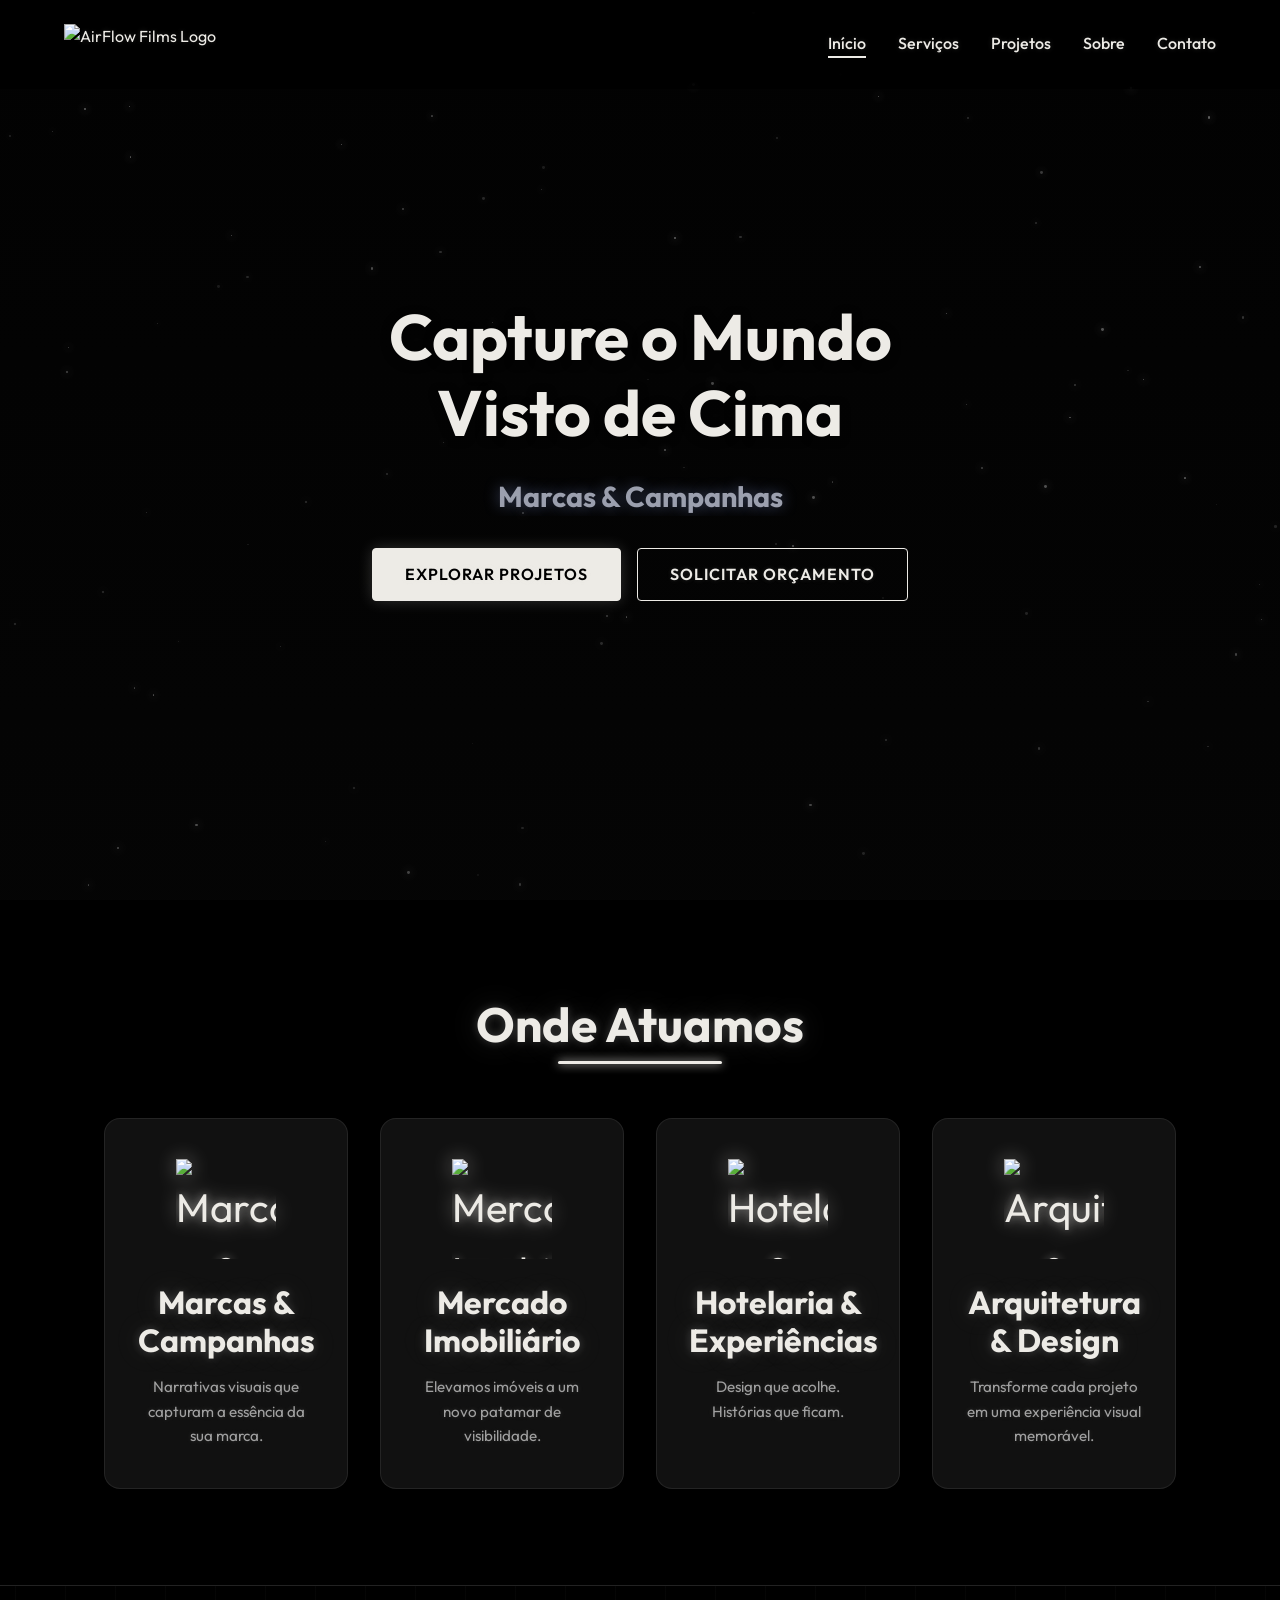
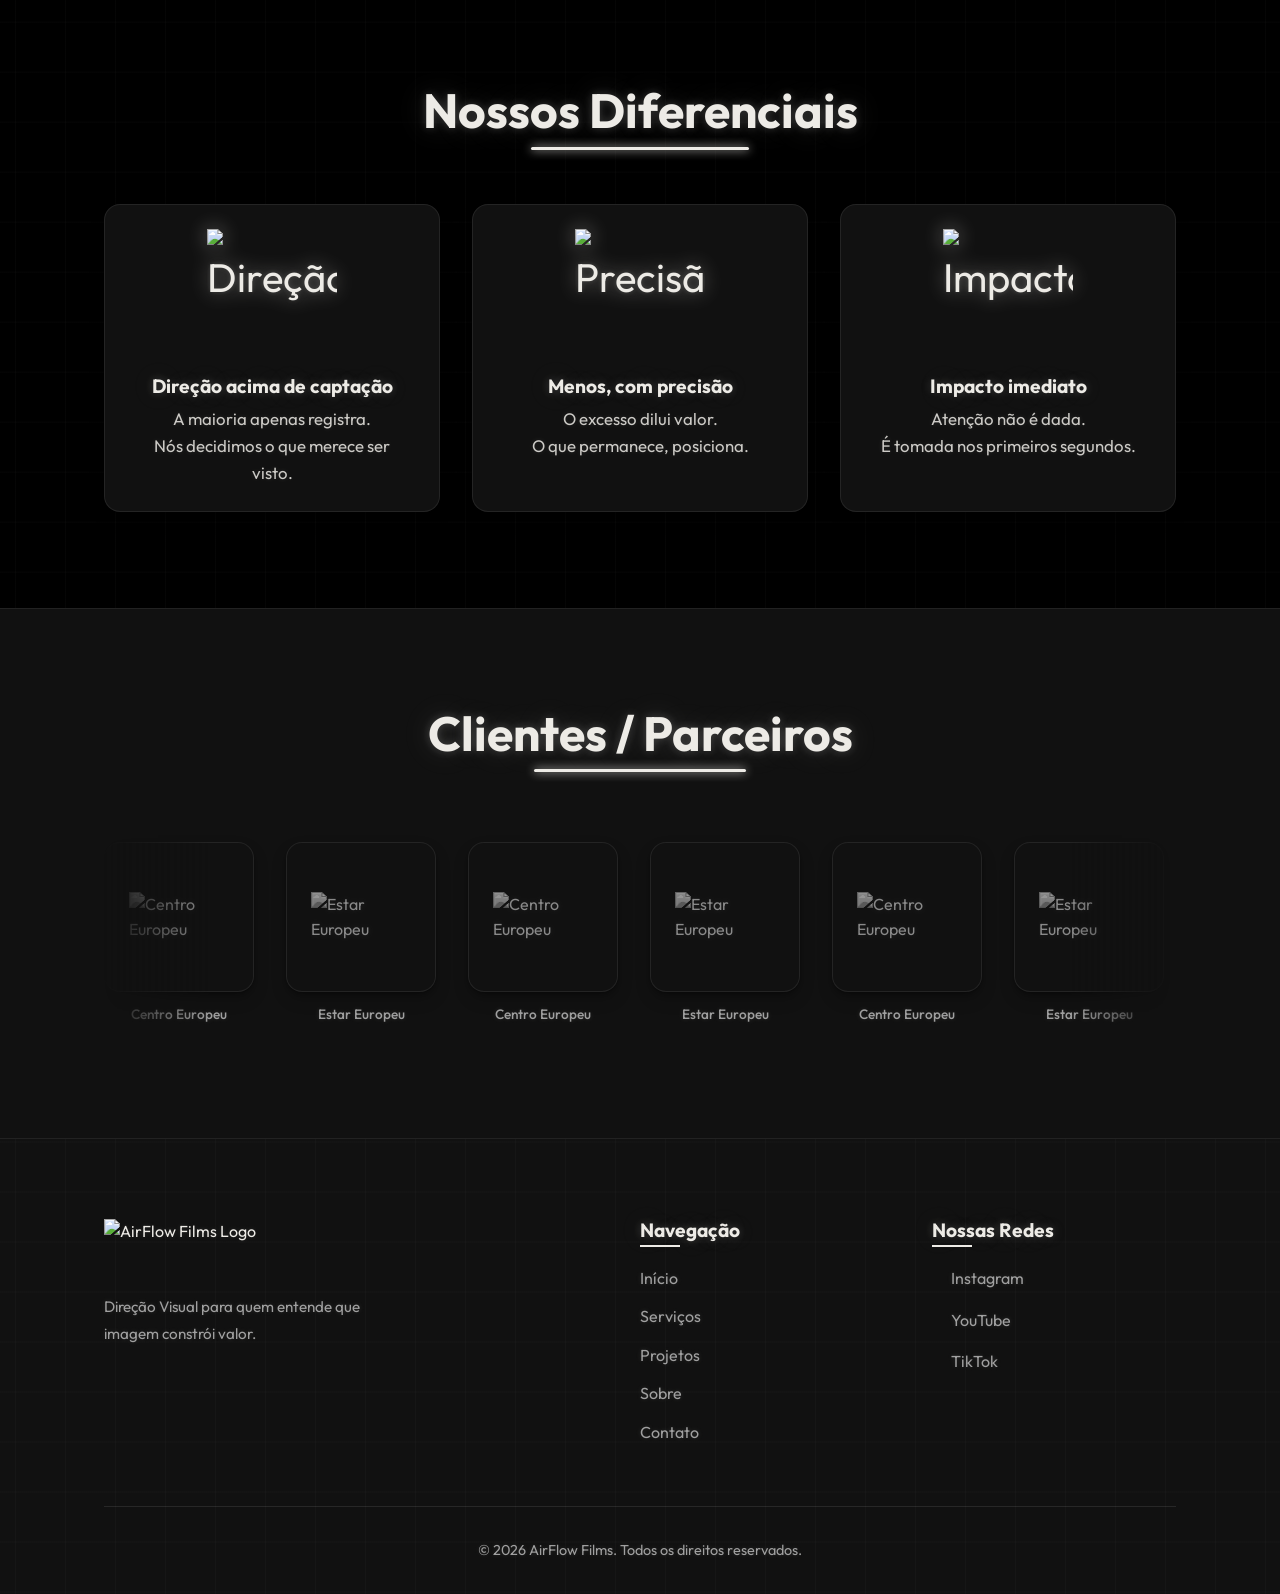
==== commit 8b331261: "feat: implement custom light-point cursor with hover states and optimize hero text animation timing" ====
--- a/index.html
+++ b/index.html
@@ -82,7 +82,7 @@
             align-items: center;
             height: 2.5rem;
             margin-bottom: 2rem;
-            overflow: visible;
+            overflow: hidden;
         }
 
         .rotating-text-inner {
@@ -91,16 +91,16 @@
             font-weight: 700;
             color: #a1a5b3f6;
             text-shadow: 0 0 15px rgba(149, 172, 245, 0.4);
-            animation-duration: 0.8s;
+            animation-duration: 0.4s;
             animation-fill-mode: both;
-            animation-timing-function: cubic-bezier(0.2, 0.8, 0.2, 1);
+            animation-timing-function: cubic-bezier(0.16, 1, 0.3, 1);
         }
 
         @keyframes textSlideIn {
             0% {
-                transform: translateY(20px);
+                transform: translateY(35px);
                 opacity: 0;
-                filter: blur(4px);
+                filter: blur(2px);
             }
 
             100% {
@@ -118,9 +118,9 @@
             }
 
             100% {
-                transform: translateY(-20px);
+                transform: translateY(-35px);
                 opacity: 0;
-                filter: blur(4px);
+                filter: blur(2px);
             }
         }
 
@@ -277,7 +277,7 @@
                 <h2>Onde Atuamos</h2>
             </div>
             <div class="services-grid">
-                <a href="services.html" class="service-card border-glow-card fade-in" style="transition-delay: 0.2s;">
+                <a href="services.html" class="service-card border-glow-card fade-in">
                     <span class="edge-light"></span>
                     <div class="service-icon"><img src="assets/images/Comercios_Icon_Especialidades.webp"
                             alt="Marcas & Campanhas"></div>
@@ -293,7 +293,7 @@
                     <p>Elevamos imóveis a um novo patamar de visibilidade.</p>
                 </a>
 
-                <a href="services.html" class="service-card border-glow-card fade-in">
+                <a href="services.html" class="service-card border-glow-card fade-in" style="transition-delay: 0.2s;">
                     <span class="edge-light"></span>
                     <div class="service-icon"><img src="assets/images/Hotelaria_Icon_Especialidades.webp"
                             alt="Hotelaria & Experiências"></div>
@@ -301,7 +301,7 @@
                     <p>Design que acolhe. Histórias que ficam.</p>
                 </a>
 
-                <a href="services.html" class="service-card border-glow-card fade-in">
+                <a href="services.html" class="service-card border-glow-card fade-in" style="transition-delay: 0.3s;">
                     <span class="edge-light"></span>
                     <div class="service-icon"><img src="assets/images/Arquitetura_icon_Especialidades.webp"
                             alt="Arquitetura & Design"></div>
--- a/css/styles.css
+++ b/css/styles.css
@@ -360,7 +360,7 @@
 .fade-in {
   opacity: 0;
   transform: translateY(30px);
-  transition: opacity var(--transition-normal), transform var(--transition-normal);
+  transition: opacity 0.85s cubic-bezier(0.16, 1, 0.3, 1), transform 0.85s cubic-bezier(0.16, 1, 0.3, 1);
 }
 
 .fade-in.visible {
@@ -995,4 +995,117 @@
     0 0 15px 0 var(--glow-color-30, hsl(40deg 80% 80% / 30%)),
     0 0 25px 2px var(--glow-color-20, hsl(40deg 80% 80% / 20%)),
     0 0 50px 2px var(--glow-color-10, hsl(40deg 80% 80% / 10%));
+}
+
+/* --- Light Point Custom Cursor --- */
+@media (pointer: fine) {
+  html.cursor-enabled,
+  html.cursor-enabled * {
+    cursor: none !important;
+  }
+
+  .light-point-cursor {
+    position: fixed;
+    top: 0;
+    left: 0;
+    width: 8px;
+    height: 8px;
+    margin-left: -4px;
+    margin-top: -4px;
+    border-radius: 50%;
+    background-color: #ffffff;
+    box-shadow: 
+      0 0 10px 2px rgba(255, 255, 255, 0.8),
+      0 0 20px 6px rgba(255, 255, 255, 0.4);
+    pointer-events: none;
+    z-index: 999999;
+    mix-blend-mode: screen;
+    transition: 
+      width 0.25s cubic-bezier(0.16, 1, 0.3, 1), 
+      height 0.25s cubic-bezier(0.16, 1, 0.3, 1), 
+      margin-left 0.25s cubic-bezier(0.16, 1, 0.3, 1), 
+      margin-top 0.25s cubic-bezier(0.16, 1, 0.3, 1), 
+      background-color 0.3s ease,
+      box-shadow 0.3s ease,
+      opacity 0.2s ease;
+    opacity: 0;
+  }
+
+  .light-point-cursor.visible {
+    opacity: 1;
+  }
+
+  /* --- Morphological and Color States --- */
+
+  /* Link & Button Hover (Cream/White Glow) */
+  .light-point-cursor[data-hover="link"] {
+    width: 14px;
+    height: 14px;
+    margin-left: -7px;
+    margin-top: -7px;
+    background-color: var(--color-accent);
+    box-shadow: 
+      0 0 12px 3px var(--color-accent),
+      0 0 24px 8px rgba(237, 235, 230, 0.5);
+  }
+
+  /* Service Card Hover (Purple/Violet Theme) */
+  .light-point-cursor[data-hover="service"] {
+    width: 24px;
+    height: 24px;
+    margin-left: -12px;
+    margin-top: -12px;
+    background-color: #c084fc;
+    box-shadow: 
+      0 0 15px 4px #c084fc,
+      0 0 30px 10px rgba(192, 132, 252, 0.5);
+  }
+
+  /* Differential Card Hover (Cyan/Blue Theme) */
+  .light-point-cursor[data-hover="diff"] {
+    width: 24px;
+    height: 24px;
+    margin-left: -12px;
+    margin-top: -12px;
+    background-color: #38bdf8;
+    box-shadow: 
+      0 0 15px 4px #38bdf8,
+      0 0 30px 10px rgba(56, 189, 248, 0.5);
+  }
+
+  /* Client/Partner Card Hover (Pink Theme) */
+  .light-point-cursor[data-hover="client"] {
+    width: 20px;
+    height: 20px;
+    margin-left: -10px;
+    margin-top: -10px;
+    background-color: #f472b6;
+    box-shadow: 
+      0 0 12px 3px #f472b6,
+      0 0 24px 8px rgba(244, 114, 182, 0.5);
+  }
+
+  /* Portfolio Gallery Item Hover (Gold/Amber Theme) */
+  .light-point-cursor[data-hover="portfolio"] {
+    width: 24px;
+    height: 24px;
+    margin-left: -12px;
+    margin-top: -12px;
+    background-color: #f59e0b;
+    box-shadow: 
+      0 0 15px 4px #f59e0b,
+      0 0 30px 10px rgba(245, 158, 11, 0.5);
+  }
+
+  /* WhatsApp Hover (Green Theme) */
+  .light-point-cursor[data-hover="whatsapp"] {
+    width: 18px;
+    height: 18px;
+    margin-left: -9px;
+    margin-top: -9px;
+    background-color: #25D366;
+    box-shadow: 
+      0 0 14px 4px #25D366,
+      0 0 28px 8px rgba(37, 211, 102, 0.4);
+  }
 }
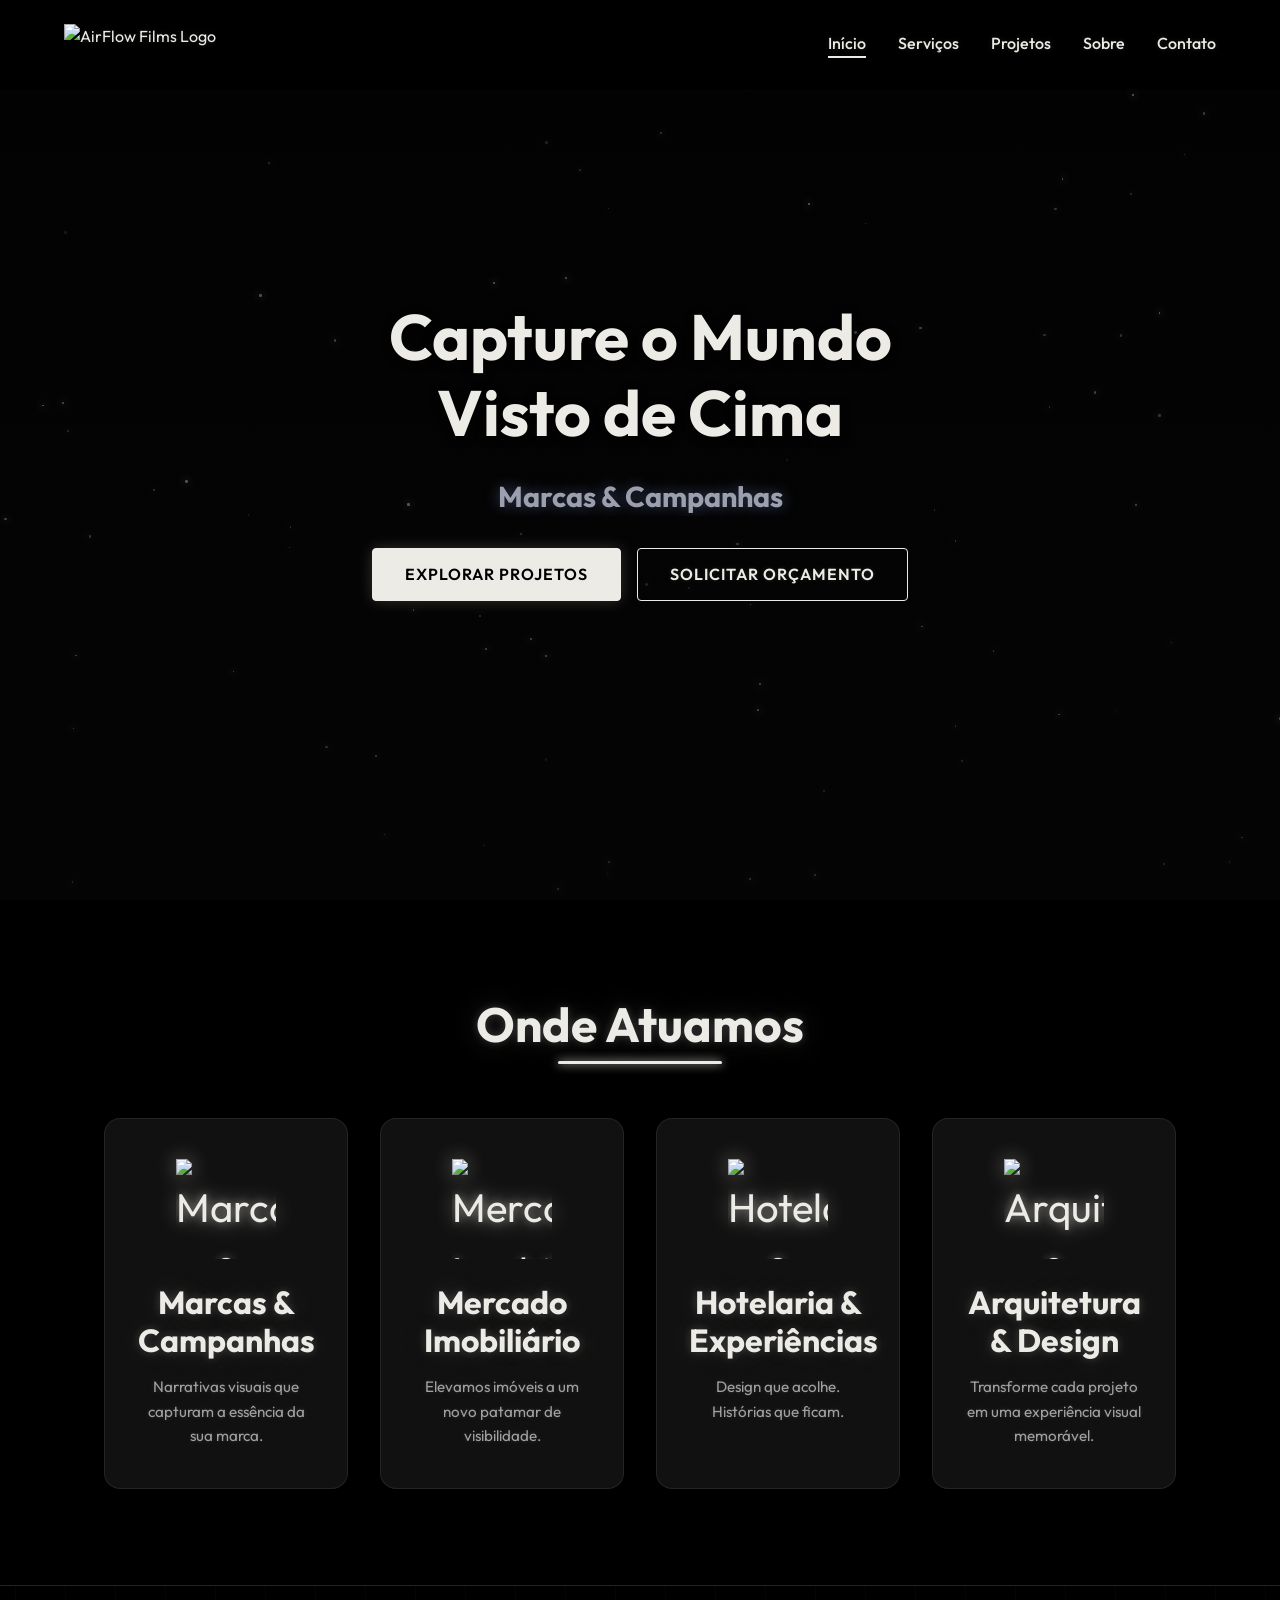
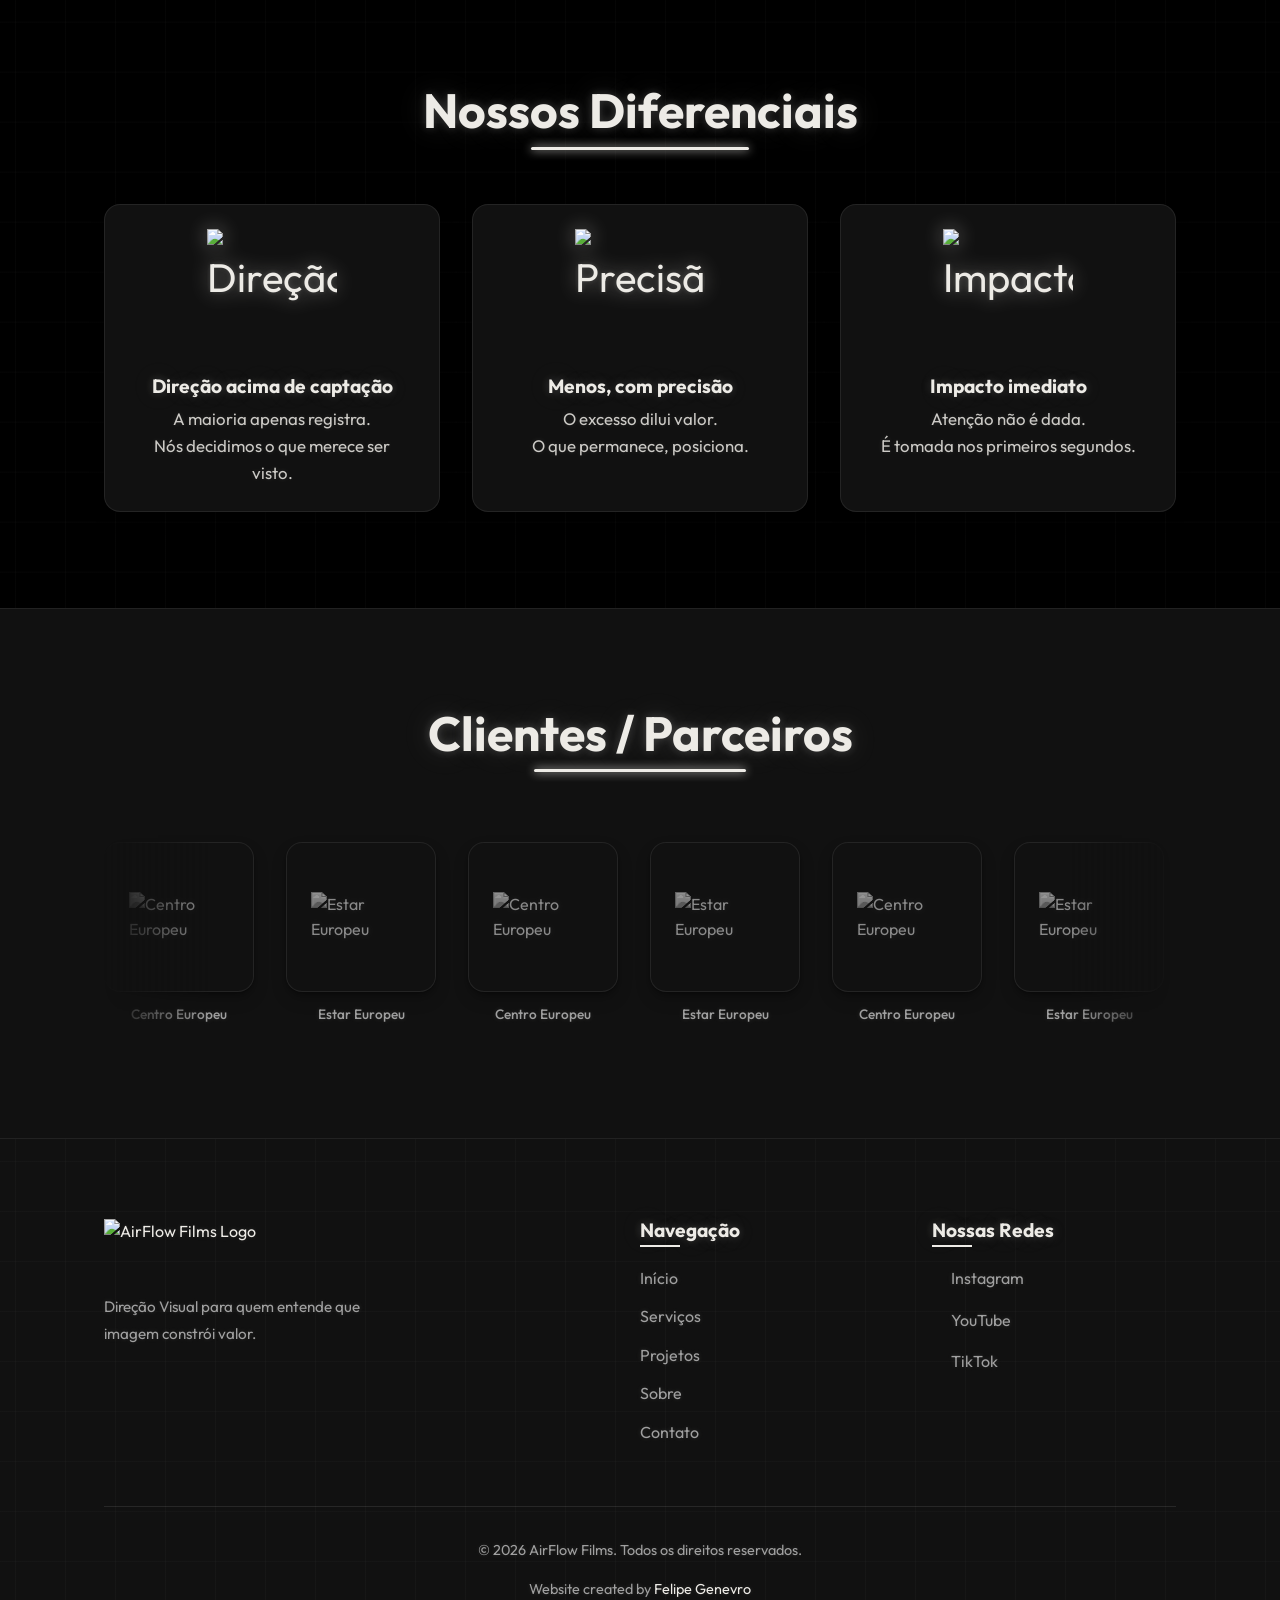
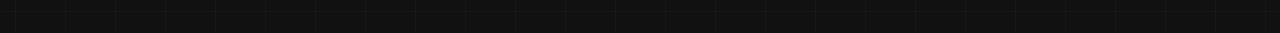
==== commit b26dea7d: "feat: update portfolio video content and add developer credit link to footer across all pages" ====
--- a/index.html
+++ b/index.html
@@ -326,7 +326,8 @@
                 </div>
                 <div class="diff-card border-glow-card fade-in" style="transition-delay: 0.1s;">
                     <span class="edge-light"></span>
-                    <div class="diff-icon"><img src="assets/images/Precisao_Icon_Diferenciais.webp" alt="Precisão"></div>
+                    <div class="diff-icon"><img src="assets/images/Precisao_Icon_Diferenciais.webp" alt="Precisão">
+                    </div>
                     <h3>Menos, com precisão</h3>
                     <p>O excesso dilui valor.<br>O que permanece, posiciona.</p>
                 </div>
@@ -486,6 +487,9 @@
             </div>
             <div class="footer-bottom">
                 <p>&copy; 2026 AirFlow Films. Todos os direitos reservados.</p>
+                <p style="margin-top: 1rem;">Website created by <a href="https://felipegenevro.com" target="_blank"
+                        style="color: var(--color-accent); text-decoration: none;">Felipe Genevro</a>
+                </p>
             </div>
         </div>
     </footer>
